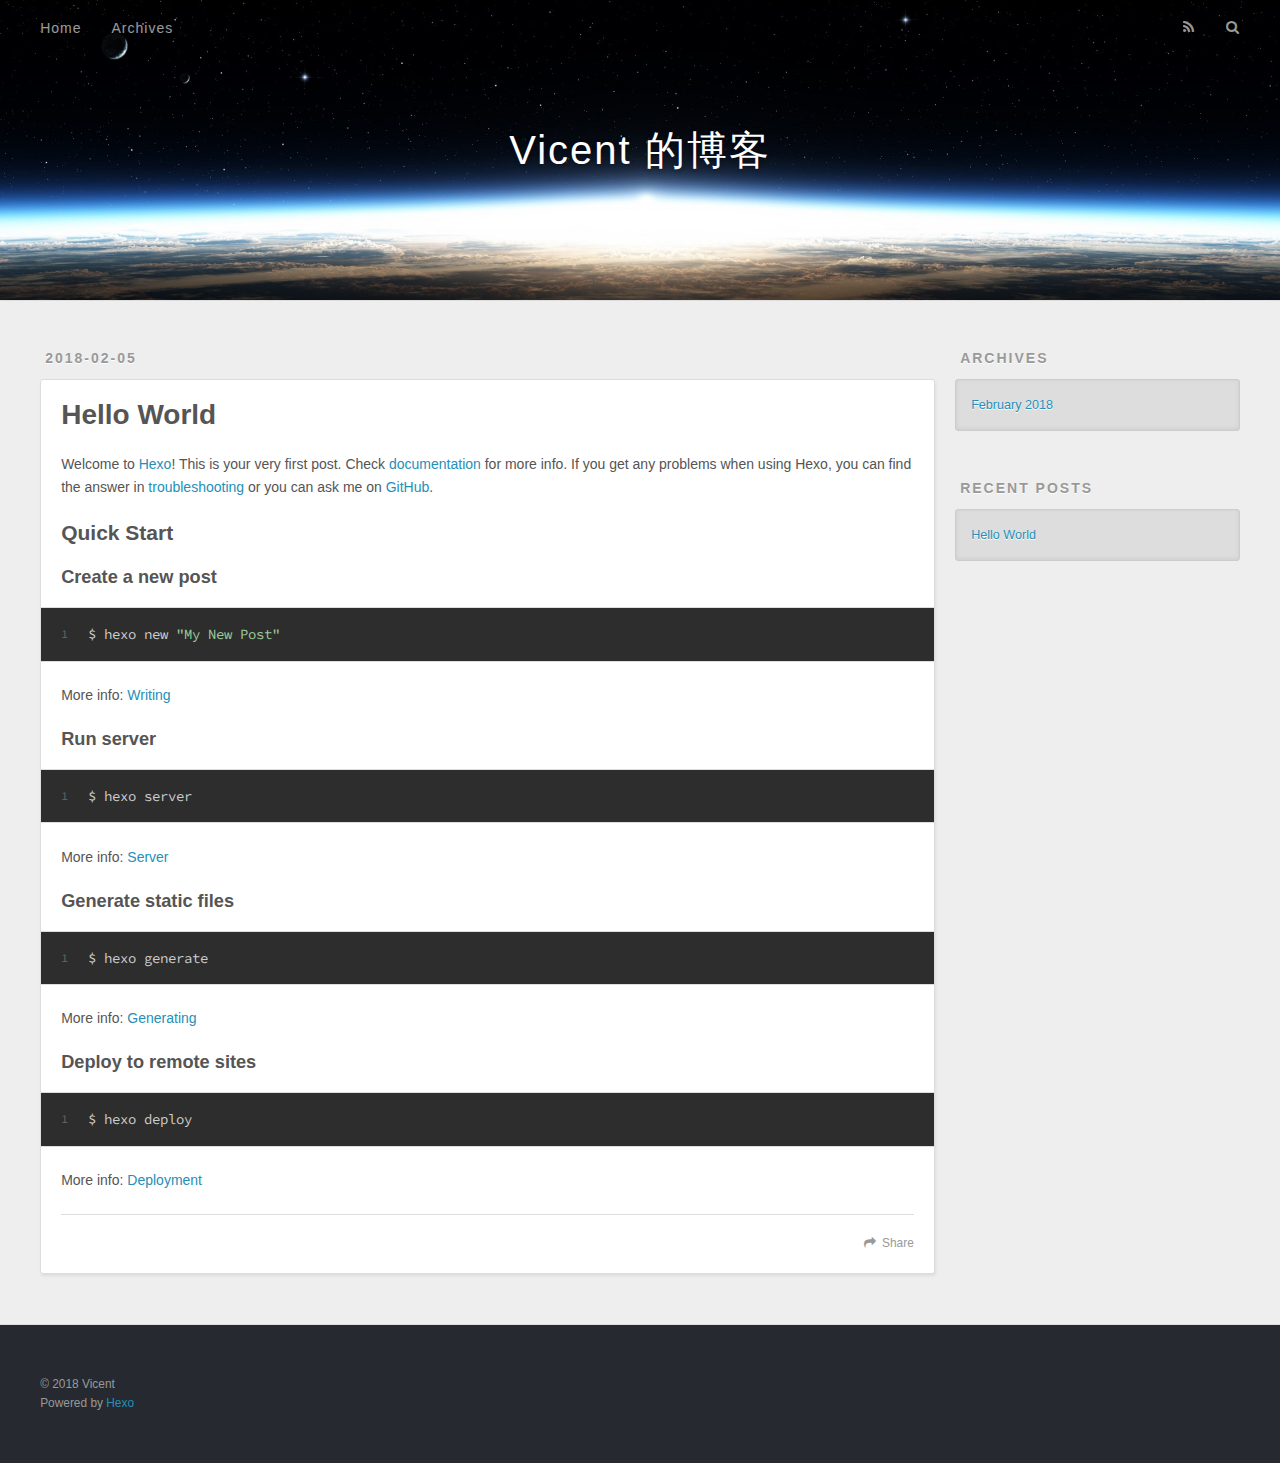
==== index.html @ e8bf387b "Site updated: 2018-02-05 17:03:22" ====
<!DOCTYPE html>
<html>
<head>
  <meta charset="utf-8">
  

  
  <title>Vicent 的博客</title>
  <meta name="viewport" content="width=device-width, initial-scale=1, maximum-scale=1">
  <meta property="og:type" content="website">
<meta property="og:title" content="Vicent 的博客">
<meta property="og:url" content="http://yoursite.com/index.html">
<meta property="og:site_name" content="Vicent 的博客">
<meta name="twitter:card" content="summary">
<meta name="twitter:title" content="Vicent 的博客">
  
    <link rel="alternate" href="/atom.xml" title="Vicent 的博客" type="application/atom+xml">
  
  
    <link rel="icon" href="/favicon.png">
  
  
    <link href="//fonts.googleapis.com/css?family=Source+Code+Pro" rel="stylesheet" type="text/css">
  
  <link rel="stylesheet" href="/css/style.css">
</head>

<body>
  <div id="container">
    <div id="wrap">
      <header id="header">
  <div id="banner"></div>
  <div id="header-outer" class="outer">
    <div id="header-title" class="inner">
      <h1 id="logo-wrap">
        <a href="/" id="logo">Vicent 的博客</a>
      </h1>
      
    </div>
    <div id="header-inner" class="inner">
      <nav id="main-nav">
        <a id="main-nav-toggle" class="nav-icon"></a>
        
          <a class="main-nav-link" href="/">Home</a>
        
          <a class="main-nav-link" href="/archives">Archives</a>
        
      </nav>
      <nav id="sub-nav">
        
          <a id="nav-rss-link" class="nav-icon" href="/atom.xml" title="RSS Feed"></a>
        
        <a id="nav-search-btn" class="nav-icon" title="Search"></a>
      </nav>
      <div id="search-form-wrap">
        <form action="//google.com/search" method="get" accept-charset="UTF-8" class="search-form"><input type="search" name="q" class="search-form-input" placeholder="Search"><button type="submit" class="search-form-submit">&#xF002;</button><input type="hidden" name="sitesearch" value="http://yoursite.com"></form>
      </div>
    </div>
  </div>
</header>
      <div class="outer">
        <section id="main">
  
    <article id="post-hello-world" class="article article-type-post" itemscope itemprop="blogPost">
  <div class="article-meta">
    <a href="/2018/02/05/hello-world/" class="article-date">
  <time datetime="2018-02-05T08:08:08.349Z" itemprop="datePublished">2018-02-05</time>
</a>
    
  </div>
  <div class="article-inner">
    
    
      <header class="article-header">
        
  
    <h1 itemprop="name">
      <a class="article-title" href="/2018/02/05/hello-world/">Hello World</a>
    </h1>
  

      </header>
    
    <div class="article-entry" itemprop="articleBody">
      
        <p>Welcome to <a href="https://hexo.io/" target="_blank" rel="noopener">Hexo</a>! This is your very first post. Check <a href="https://hexo.io/docs/" target="_blank" rel="noopener">documentation</a> for more info. If you get any problems when using Hexo, you can find the answer in <a href="https://hexo.io/docs/troubleshooting.html" target="_blank" rel="noopener">troubleshooting</a> or you can ask me on <a href="https://github.com/hexojs/hexo/issues" target="_blank" rel="noopener">GitHub</a>.</p>
<h2 id="Quick-Start"><a href="#Quick-Start" class="headerlink" title="Quick Start"></a>Quick Start</h2><h3 id="Create-a-new-post"><a href="#Create-a-new-post" class="headerlink" title="Create a new post"></a>Create a new post</h3><figure class="highlight bash"><table><tr><td class="gutter"><pre><span class="line">1</span><br></pre></td><td class="code"><pre><span class="line">$ hexo new <span class="string">"My New Post"</span></span><br></pre></td></tr></table></figure>
<p>More info: <a href="https://hexo.io/docs/writing.html" target="_blank" rel="noopener">Writing</a></p>
<h3 id="Run-server"><a href="#Run-server" class="headerlink" title="Run server"></a>Run server</h3><figure class="highlight bash"><table><tr><td class="gutter"><pre><span class="line">1</span><br></pre></td><td class="code"><pre><span class="line">$ hexo server</span><br></pre></td></tr></table></figure>
<p>More info: <a href="https://hexo.io/docs/server.html" target="_blank" rel="noopener">Server</a></p>
<h3 id="Generate-static-files"><a href="#Generate-static-files" class="headerlink" title="Generate static files"></a>Generate static files</h3><figure class="highlight bash"><table><tr><td class="gutter"><pre><span class="line">1</span><br></pre></td><td class="code"><pre><span class="line">$ hexo generate</span><br></pre></td></tr></table></figure>
<p>More info: <a href="https://hexo.io/docs/generating.html" target="_blank" rel="noopener">Generating</a></p>
<h3 id="Deploy-to-remote-sites"><a href="#Deploy-to-remote-sites" class="headerlink" title="Deploy to remote sites"></a>Deploy to remote sites</h3><figure class="highlight bash"><table><tr><td class="gutter"><pre><span class="line">1</span><br></pre></td><td class="code"><pre><span class="line">$ hexo deploy</span><br></pre></td></tr></table></figure>
<p>More info: <a href="https://hexo.io/docs/deployment.html" target="_blank" rel="noopener">Deployment</a></p>

      
    </div>
    <footer class="article-footer">
      <a data-url="http://yoursite.com/2018/02/05/hello-world/" data-id="cjd9zo29c0000o4ucsym0inbb" class="article-share-link">Share</a>
      
      
    </footer>
  </div>
  
</article>


  


</section>
        
          <aside id="sidebar">
  
    

  
    

  
    
  
    
  <div class="widget-wrap">
    <h3 class="widget-title">Archives</h3>
    <div class="widget">
      <ul class="archive-list"><li class="archive-list-item"><a class="archive-list-link" href="/archives/2018/02/">February 2018</a></li></ul>
    </div>
  </div>


  
    
  <div class="widget-wrap">
    <h3 class="widget-title">Recent Posts</h3>
    <div class="widget">
      <ul>
        
          <li>
            <a href="/2018/02/05/hello-world/">Hello World</a>
          </li>
        
      </ul>
    </div>
  </div>

  
</aside>
        
      </div>
      <footer id="footer">
  
  <div class="outer">
    <div id="footer-info" class="inner">
      &copy; 2018 Vicent<br>
      Powered by <a href="http://hexo.io/" target="_blank">Hexo</a>
    </div>
  </div>
</footer>
    </div>
    <nav id="mobile-nav">
  
    <a href="/" class="mobile-nav-link">Home</a>
  
    <a href="/archives" class="mobile-nav-link">Archives</a>
  
</nav>
    

<script src="//ajax.googleapis.com/ajax/libs/jquery/2.0.3/jquery.min.js"></script>


  <link rel="stylesheet" href="/fancybox/jquery.fancybox.css">
  <script src="/fancybox/jquery.fancybox.pack.js"></script>


<script src="/js/script.js"></script>



  </div>
</body>
</html>
---- css/style.css ----
body {
  width: 100%;
}
body:before,
body:after {
  content: "";
  display: table;
}
body:after {
  clear: both;
}
html,
body,
div,
span,
applet,
object,
iframe,
h1,
h2,
h3,
h4,
h5,
h6,
p,
blockquote,
pre,
a,
abbr,
acronym,
address,
big,
cite,
code,
del,
dfn,
em,
img,
ins,
kbd,
q,
s,
samp,
small,
strike,
strong,
sub,
sup,
tt,
var,
dl,
dt,
dd,
ol,
ul,
li,
fieldset,
form,
label,
legend,
table,
caption,
tbody,
tfoot,
thead,
tr,
th,
td {
  margin: 0;
  padding: 0;
  border: 0;
  outline: 0;
  font-weight: inherit;
  font-style: inherit;
  font-family: inherit;
  font-size: 100%;
  vertical-align: baseline;
}
body {
  line-height: 1;
  color: #000;
  background: #fff;
}
ol,
ul {
  list-style: none;
}
table {
  border-collapse: separate;
  border-spacing: 0;
  vertical-align: middle;
}
caption,
th,
td {
  text-align: left;
  font-weight: normal;
  vertical-align: middle;
}
a img {
  border: none;
}
input,
button {
  margin: 0;
  padding: 0;
}
input::-moz-focus-inner,
button::-moz-focus-inner {
  border: 0;
  padding: 0;
}
@font-face {
  font-family: FontAwesome;
  font-style: normal;
  font-weight: normal;
  src: url("fonts/fontawesome-webfont.eot?v=#4.0.3");
  src: url("fonts/fontawesome-webfont.eot?#iefix&v=#4.0.3") format("embedded-opentype"), url("fonts/fontawesome-webfont.woff?v=#4.0.3") format("woff"), url("fonts/fontawesome-webfont.ttf?v=#4.0.3") format("truetype"), url("fonts/fontawesome-webfont.svg#fontawesomeregular?v=#4.0.3") format("svg");
}
html,
body,
#container {
  height: 100%;
}
body {
  background: #eee;
  font: 14px -apple-system, BlinkMacSystemFont, "Segoe UI", "Roboto", "Oxygen", "Ubuntu", "Cantarell", "Fira Sans", "Droid Sans", "Helvetica Neue", sans-serif;
  -webkit-text-size-adjust: 100%;
}
.outer {
  max-width: 1220px;
  margin: 0 auto;
  padding: 0 20px;
}
.outer:before,
.outer:after {
  content: "";
  display: table;
}
.outer:after {
  clear: both;
}
.inner {
  display: inline;
  float: left;
  width: 98.33333333333333%;
  margin: 0 0.833333333333333%;
}
.left,
.alignleft {
  float: left;
}
.right,
.alignright {
  float: right;
}
.clear {
  clear: both;
}
#container {
  position: relative;
}
.mobile-nav-on {
  overflow: hidden;
}
#wrap {
  height: 100%;
  width: 100%;
  position: absolute;
  top: 0;
  left: 0;
  -webkit-transition: 0.2s ease-out;
  -moz-transition: 0.2s ease-out;
  -ms-transition: 0.2s ease-out;
  transition: 0.2s ease-out;
  z-index: 1;
  background: #eee;
}
.mobile-nav-on #wrap {
  left: 280px;
}
@media screen and (min-width: 768px) {
  #main {
    display: inline;
    float: left;
    width: 73.33333333333333%;
    margin: 0 0.833333333333333%;
  }
}
.article-date,
.article-category-link,
.archive-year,
.widget-title {
  text-decoration: none;
  text-transform: uppercase;
  letter-spacing: 2px;
  color: #999;
  margin-bottom: 1em;
  margin-left: 5px;
  line-height: 1em;
  text-shadow: 0 1px #fff;
  font-weight: bold;
}
.article-inner,
.archive-article-inner {
  background: #fff;
  -webkit-box-shadow: 1px 2px 3px #ddd;
  box-shadow: 1px 2px 3px #ddd;
  border: 1px solid #ddd;
  border-radius: 3px;
}
.article-entry h1,
.widget h1 {
  font-size: 2em;
}
.article-entry h2,
.widget h2 {
  font-size: 1.5em;
}
.article-entry h3,
.widget h3 {
  font-size: 1.3em;
}
.article-entry h4,
.widget h4 {
  font-size: 1.2em;
}
.article-entry h5,
.widget h5 {
  font-size: 1em;
}
.article-entry h6,
.widget h6 {
  font-size: 1em;
  color: #999;
}
.article-entry hr,
.widget hr {
  border: 1px dashed #ddd;
}
.article-entry strong,
.widget strong {
  font-weight: bold;
}
.article-entry em,
.widget em,
.article-entry cite,
.widget cite {
  font-style: italic;
}
.article-entry sup,
.widget sup,
.article-entry sub,
.widget sub {
  font-size: 0.75em;
  line-height: 0;
  position: relative;
  vertical-align: baseline;
}
.article-entry sup,
.widget sup {
  top: -0.5em;
}
.article-entry sub,
.widget sub {
  bottom: -0.2em;
}
.article-entry small,
.widget small {
  font-size: 0.85em;
}
.article-entry acronym,
.widget acronym,
.article-entry abbr,
.widget abbr {
  border-bottom: 1px dotted;
}
.article-entry ul,
.widget ul,
.article-entry ol,
.widget ol,
.article-entry dl,
.widget dl {
  margin: 0 20px;
  line-height: 1.6em;
}
.article-entry ul ul,
.widget ul ul,
.article-entry ol ul,
.widget ol ul,
.article-entry ul ol,
.widget ul ol,
.article-entry ol ol,
.widget ol ol {
  margin-top: 0;
  margin-bottom: 0;
}
.article-entry ul,
.widget ul {
  list-style: disc;
}
.article-entry ol,
.widget ol {
  list-style: decimal;
}
.article-entry dt,
.widget dt {
  font-weight: bold;
}
#header {
  height: 300px;
  position: relative;
  border-bottom: 1px solid #ddd;
}
#header:before,
#header:after {
  content: "";
  position: absolute;
  left: 0;
  right: 0;
  height: 40px;
}
#header:before {
  top: 0;
  background: -webkit-linear-gradient(rgba(0,0,0,0.2), transparent);
  background: -moz-linear-gradient(rgba(0,0,0,0.2), transparent);
  background: -ms-linear-gradient(rgba(0,0,0,0.2), transparent);
  background: linear-gradient(rgba(0,0,0,0.2), transparent);
}
#header:after {
  bottom: 0;
  background: -webkit-linear-gradient(transparent, rgba(0,0,0,0.2));
  background: -moz-linear-gradient(transparent, rgba(0,0,0,0.2));
  background: -ms-linear-gradient(transparent, rgba(0,0,0,0.2));
  background: linear-gradient(transparent, rgba(0,0,0,0.2));
}
#header-outer {
  height: 100%;
  position: relative;
}
#header-inner {
  position: relative;
  overflow: hidden;
}
#banner {
  position: absolute;
  top: 0;
  left: 0;
  width: 100%;
  height: 100%;
  background: url("images/banner.jpg") center #000;
  -webkit-background-size: cover;
  -moz-background-size: cover;
  background-size: cover;
  z-index: -1;
}
#header-title {
  text-align: center;
  height: 40px;
  position: absolute;
  top: 50%;
  left: 0;
  margin-top: -20px;
}
#logo,
#subtitle {
  text-decoration: none;
  color: #fff;
  font-weight: 300;
  text-shadow: 0 1px 4px rgba(0,0,0,0.3);
}
#logo {
  font-size: 40px;
  line-height: 40px;
  letter-spacing: 2px;
}
#subtitle {
  font-size: 16px;
  line-height: 16px;
  letter-spacing: 1px;
}
#subtitle-wrap {
  margin-top: 16px;
}
#main-nav {
  float: left;
  margin-left: -15px;
}
.nav-icon,
.main-nav-link {
  float: left;
  color: #fff;
  opacity: 0.6;
  text-decoration: none;
  text-shadow: 0 1px rgba(0,0,0,0.2);
  -webkit-transition: opacity 0.2s;
  -moz-transition: opacity 0.2s;
  -ms-transition: opacity 0.2s;
  transition: opacity 0.2s;
  display: block;
  padding: 20px 15px;
}
.nav-icon:hover,
.main-nav-link:hover {
  opacity: 1;
}
.nav-icon {
  font-family: FontAwesome;
  text-align: center;
  font-size: 14px;
  width: 14px;
  height: 14px;
  padding: 20px 15px;
  position: relative;
  cursor: pointer;
}
.main-nav-link {
  font-weight: 300;
  letter-spacing: 1px;
}
@media screen and (max-width: 479px) {
  .main-nav-link {
    display: none;
  }
}
#main-nav-toggle {
  display: none;
}
#main-nav-toggle:before {
  content: "\f0c9";
}
@media screen and (max-width: 479px) {
  #main-nav-toggle {
    display: block;
  }
}
#sub-nav {
  float: right;
  margin-right: -15px;
}
#nav-rss-link:before {
  content: "\f09e";
}
#nav-search-btn:before {
  content: "\f002";
}
#search-form-wrap {
  position: absolute;
  top: 15px;
  width: 150px;
  height: 30px;
  right: -150px;
  opacity: 0;
  -webkit-transition: 0.2s ease-out;
  -moz-transition: 0.2s ease-out;
  -ms-transition: 0.2s ease-out;
  transition: 0.2s ease-out;
}
#search-form-wrap.on {
  opacity: 1;
  right: 0;
}
@media screen and (max-width: 479px) {
  #search-form-wrap {
    width: 100%;
    right: -100%;
  }
}
.search-form {
  position: absolute;
  top: 0;
  left: 0;
  right: 0;
  background: #fff;
  padding: 5px 15px;
  border-radius: 15px;
  -webkit-box-shadow: 0 0 10px rgba(0,0,0,0.3);
  box-shadow: 0 0 10px rgba(0,0,0,0.3);
}
.search-form-input {
  border: none;
  background: none;
  color: #555;
  width: 100%;
  font: 13px -apple-system, BlinkMacSystemFont, "Segoe UI", "Roboto", "Oxygen", "Ubuntu", "Cantarell", "Fira Sans", "Droid Sans", "Helvetica Neue", sans-serif;
  outline: none;
}
.search-form-input::-webkit-search-results-decoration,
.search-form-input::-webkit-search-cancel-button {
  -webkit-appearance: none;
}
.search-form-submit {
  position: absolute;
  top: 50%;
  right: 10px;
  margin-top: -7px;
  font: 13px FontAwesome;
  border: none;
  background: none;
  color: #bbb;
  cursor: pointer;
}
.search-form-submit:hover,
.search-form-submit:focus {
  color: #777;
}
.article {
  margin: 50px 0;
}
.article-inner {
  overflow: hidden;
}
.article-meta:before,
.article-meta:after {
  content: "";
  display: table;
}
.article-meta:after {
  clear: both;
}
.article-date {
  float: left;
}
.article-category {
  float: left;
  line-height: 1em;
  color: #ccc;
  text-shadow: 0 1px #fff;
  margin-left: 8px;
}
.article-category:before {
  content: "\2022";
}
.article-category-link {
  margin: 0 12px 1em;
}
.article-header {
  padding: 20px 20px 0;
}
.article-title {
  text-decoration: none;
  font-size: 2em;
  font-weight: bold;
  color: #555;
  line-height: 1.1em;
  -webkit-transition: color 0.2s;
  -moz-transition: color 0.2s;
  -ms-transition: color 0.2s;
  transition: color 0.2s;
}
a.article-title:hover {
  color: #258fb8;
}
.article-entry {
  color: #555;
  padding: 0 20px;
}
.article-entry:before,
.article-entry:after {
  content: "";
  display: table;
}
.article-entry:after {
  clear: both;
}
.article-entry p,
.article-entry table {
  line-height: 1.6em;
  margin: 1.6em 0;
}
.article-entry h1,
.article-entry h2,
.article-entry h3,
.article-entry h4,
.article-entry h5,
.article-entry h6 {
  font-weight: bold;
}
.article-entry h1,
.article-entry h2,
.article-entry h3,
.article-entry h4,
.article-entry h5,
.article-entry h6 {
  line-height: 1.1em;
  margin: 1.1em 0;
}
.article-entry a {
  color: #258fb8;
  text-decoration: none;
}
.article-entry a:hover {
  text-decoration: underline;
}
.article-entry ul,
.article-entry ol,
.article-entry dl {
  margin-top: 1.6em;
  margin-bottom: 1.6em;
}
.article-entry img,
.article-entry video {
  max-width: 100%;
  height: auto;
  display: block;
  margin: auto;
}
.article-entry iframe {
  border: none;
}
.article-entry table {
  width: 100%;
  border-collapse: collapse;
  border-spacing: 0;
}
.article-entry th {
  font-weight: bold;
  border-bottom: 3px solid #ddd;
  padding-bottom: 0.5em;
}
.article-entry td {
  border-bottom: 1px solid #ddd;
  padding: 10px 0;
}
.article-entry blockquote {
  font-family: Georgia, "Times New Roman", serif;
  font-size: 1.4em;
  margin: 1.6em 20px;
  text-align: center;
}
.article-entry blockquote footer {
  font-size: 14px;
  margin: 1.6em 0;
  font-family: -apple-system, BlinkMacSystemFont, "Segoe UI", "Roboto", "Oxygen", "Ubuntu", "Cantarell", "Fira Sans", "Droid Sans", "Helvetica Neue", sans-serif;
}
.article-entry blockquote footer cite:before {
  content: "—";
  padding: 0 0.5em;
}
.article-entry .pullquote {
  text-align: left;
  width: 45%;
  margin: 0;
}
.article-entry .pullquote.left {
  margin-left: 0.5em;
  margin-right: 1em;
}
.article-entry .pullquote.right {
  margin-right: 0.5em;
  margin-left: 1em;
}
.article-entry .caption {
  color: #999;
  display: block;
  font-size: 0.9em;
  margin-top: 0.5em;
  position: relative;
  text-align: center;
}
.article-entry .video-container {
  position: relative;
  padding-top: 56.25%;
  height: 0;
  overflow: hidden;
}
.article-entry .video-container iframe,
.article-entry .video-container object,
.article-entry .video-container embed {
  position: absolute;
  top: 0;
  left: 0;
  width: 100%;
  height: 100%;
  margin-top: 0;
}
.article-more-link a {
  display: inline-block;
  line-height: 1em;
  padding: 6px 15px;
  border-radius: 15px;
  background: #eee;
  color: #999;
  text-shadow: 0 1px #fff;
  text-decoration: none;
}
.article-more-link a:hover {
  background: #258fb8;
  color: #fff;
  text-decoration: none;
  text-shadow: 0 1px #1e7293;
}
.article-footer {
  font-size: 0.85em;
  line-height: 1.6em;
  border-top: 1px solid #ddd;
  padding-top: 1.6em;
  margin: 0 20px 20px;
}
.article-footer:before,
.article-footer:after {
  content: "";
  display: table;
}
.article-footer:after {
  clear: both;
}
.article-footer a {
  color: #999;
  text-decoration: none;
}
.article-footer a:hover {
  color: #555;
}
.article-tag-list-item {
  float: left;
  margin-right: 10px;
}
.article-tag-list-link:before {
  content: "#";
}
.article-comment-link {
  float: right;
}
.article-comment-link:before {
  content: "\f075";
  font-family: FontAwesome;
  padding-right: 8px;
}
.article-share-link {
  cursor: pointer;
  float: right;
  margin-left: 20px;
}
.article-share-link:before {
  content: "\f064";
  font-family: FontAwesome;
  padding-right: 6px;
}
#article-nav {
  position: relative;
}
#article-nav:before,
#article-nav:after {
  content: "";
  display: table;
}
#article-nav:after {
  clear: both;
}
@media screen and (min-width: 768px) {
  #article-nav {
    margin: 50px 0;
  }
  #article-nav:before {
    width: 8px;
    height: 8px;
    position: absolute;
    top: 50%;
    left: 50%;
    margin-top: -4px;
    margin-left: -4px;
    content: "";
    border-radius: 50%;
    background: #ddd;
    -webkit-box-shadow: 0 1px 2px #fff;
    box-shadow: 0 1px 2px #fff;
  }
}
.article-nav-link-wrap {
  text-decoration: none;
  text-shadow: 0 1px #fff;
  color: #999;
  -webkit-box-sizing: border-box;
  -moz-box-sizing: border-box;
  box-sizing: border-box;
  margin-top: 50px;
  text-align: center;
  display: block;
}
.article-nav-link-wrap:hover {
  color: #555;
}
@media screen and (min-width: 768px) {
  .article-nav-link-wrap {
    width: 50%;
    margin-top: 0;
  }
}
@media screen and (min-width: 768px) {
  #article-nav-newer {
    float: left;
    text-align: right;
    padding-right: 20px;
  }
}
@media screen and (min-width: 768px) {
  #article-nav-older {
    float: right;
    text-align: left;
    padding-left: 20px;
  }
}
.article-nav-caption {
  text-transform: uppercase;
  letter-spacing: 2px;
  color: #ddd;
  line-height: 1em;
  font-weight: bold;
}
#article-nav-newer .article-nav-caption {
  margin-right: -2px;
}
.article-nav-title {
  font-size: 0.85em;
  line-height: 1.6em;
  margin-top: 0.5em;
}
.article-share-box {
  position: absolute;
  display: none;
  background: #fff;
  -webkit-box-shadow: 1px 2px 10px rgba(0,0,0,0.2);
  box-shadow: 1px 2px 10px rgba(0,0,0,0.2);
  border-radius: 3px;
  margin-left: -145px;
  overflow: hidden;
  z-index: 1;
}
.article-share-box.on {
  display: block;
}
.article-share-input {
  width: 100%;
  background: none;
  -webkit-box-sizing: border-box;
  -moz-box-sizing: border-box;
  box-sizing: border-box;
  font: 14px -apple-system, BlinkMacSystemFont, "Segoe UI", "Roboto", "Oxygen", "Ubuntu", "Cantarell", "Fira Sans", "Droid Sans", "Helvetica Neue", sans-serif;
  padding: 0 15px;
  color: #555;
  outline: none;
  border: 1px solid #ddd;
  border-radius: 3px 3px 0 0;
  height: 36px;
  line-height: 36px;
}
.article-share-links {
  background: #eee;
}
.article-share-links:before,
.article-share-links:after {
  content: "";
  display: table;
}
.article-share-links:after {
  clear: both;
}
.article-share-twitter,
.article-share-facebook,
.article-share-pinterest,
.article-share-google {
  width: 50px;
  height: 36px;
  display: block;
  float: left;
  position: relative;
  color: #999;
  text-shadow: 0 1px #fff;
}
.article-share-twitter:before,
.article-share-facebook:before,
.article-share-pinterest:before,
.article-share-google:before {
  font-size: 20px;
  font-family: FontAwesome;
  width: 20px;
  height: 20px;
  position: absolute;
  top: 50%;
  left: 50%;
  margin-top: -10px;
  margin-left: -10px;
  text-align: center;
}
.article-share-twitter:hover,
.article-share-facebook:hover,
.article-share-pinterest:hover,
.article-share-google:hover {
  color: #fff;
}
.article-share-twitter:before {
  content: "\f099";
}
.article-share-twitter:hover {
  background: #00aced;
  text-shadow: 0 1px #008abe;
}
.article-share-facebook:before {
  content: "\f09a";
}
.article-share-facebook:hover {
  background: #3b5998;
  text-shadow: 0 1px #2f477a;
}
.article-share-pinterest:before {
  content: "\f0d2";
}
.article-share-pinterest:hover {
  background: #cb2027;
  text-shadow: 0 1px #a21a1f;
}
.article-share-google:before {
  content: "\f0d5";
}
.article-share-google:hover {
  background: #dd4b39;
  text-shadow: 0 1px #be3221;
}
.article-gallery {
  background: #000;
  position: relative;
}
.article-gallery-photos {
  position: relative;
  overflow: hidden;
}
.article-gallery-img {
  display: none;
  max-width: 100%;
}
.article-gallery-img:first-child {
  display: block;
}
.article-gallery-img.loaded {
  position: absolute;
  display: block;
}
.article-gallery-img img {
  display: block;
  max-width: 100%;
  margin: 0 auto;
}
#comments {
  background: #fff;
  -webkit-box-shadow: 1px 2px 3px #ddd;
  box-shadow: 1px 2px 3px #ddd;
  padding: 20px;
  border: 1px solid #ddd;
  border-radius: 3px;
  margin: 50px 0;
}
#comments a {
  color: #258fb8;
}
.archives-wrap {
  margin: 50px 0;
}
.archives:before,
.archives:after {
  content: "";
  display: table;
}
.archives:after {
  clear: both;
}
.archive-year-wrap {
  margin-bottom: 1em;
}
.archives {
  -webkit-column-gap: 10px;
  -moz-column-gap: 10px;
  column-gap: 10px;
}
@media screen and (min-width: 480px) and (max-width: 767px) {
  .archives {
    -webkit-column-count: 2;
    -moz-column-count: 2;
    column-count: 2;
  }
}
@media screen and (min-width: 768px) {
  .archives {
    -webkit-column-count: 3;
    -moz-column-count: 3;
    column-count: 3;
  }
}
.archive-article {
  -webkit-column-break-inside: avoid;
  page-break-inside: avoid;
  overflow: hidden;
  break-inside: avoid-column;
}
.archive-article-inner {
  padding: 10px;
  margin-bottom: 15px;
}
.archive-article-title {
  text-decoration: none;
  font-weight: bold;
  color: #555;
  -webkit-transition: color 0.2s;
  -moz-transition: color 0.2s;
  -ms-transition: color 0.2s;
  transition: color 0.2s;
  line-height: 1.6em;
}
.archive-article-title:hover {
  color: #258fb8;
}
.archive-article-footer {
  margin-top: 1em;
}
.archive-article-date {
  color: #999;
  text-decoration: none;
  font-size: 0.85em;
  line-height: 1em;
  margin-bottom: 0.5em;
  display: block;
}
#page-nav {
  margin: 50px auto;
  background: #fff;
  -webkit-box-shadow: 1px 2px 3px #ddd;
  box-shadow: 1px 2px 3px #ddd;
  border: 1px solid #ddd;
  border-radius: 3px;
  text-align: center;
  color: #999;
  overflow: hidden;
}
#page-nav:before,
#page-nav:after {
  content: "";
  display: table;
}
#page-nav:after {
  clear: both;
}
#page-nav a,
#page-nav span {
  padding: 10px 20px;
  line-height: 1;
  height: 2ex;
}
#page-nav a {
  color: #999;
  text-decoration: none;
}
#page-nav a:hover {
  background: #999;
  color: #fff;
}
#page-nav .prev {
  float: left;
}
#page-nav .next {
  float: right;
}
#page-nav .page-number {
  display: inline-block;
}
@media screen and (max-width: 479px) {
  #page-nav .page-number {
    display: none;
  }
}
#page-nav .current {
  color: #555;
  font-weight: bold;
}
#page-nav .space {
  color: #ddd;
}
#footer {
  background: #262a30;
  padding: 50px 0;
  border-top: 1px solid #ddd;
  color: #999;
}
#footer a {
  color: #258fb8;
  text-decoration: none;
}
#footer a:hover {
  text-decoration: underline;
}
#footer-info {
  line-height: 1.6em;
  font-size: 0.85em;
}
.article-entry pre,
.article-entry .highlight {
  background: #2d2d2d;
  margin: 0 -20px;
  padding: 15px 20px;
  border-style: solid;
  border-color: #ddd;
  border-width: 1px 0;
  overflow: auto;
  color: #ccc;
  line-height: 22.400000000000002px;
}
.article-entry .highlight .gutter pre,
.article-entry .gist .gist-file .gist-data .line-numbers {
  color: #666;
  font-size: 0.85em;
}
.article-entry pre,
.article-entry code {
  font-family: "Source Code Pro", Consolas, Monaco, Menlo, Consolas, monospace;
}
.article-entry code {
  background: #eee;
  text-shadow: 0 1px #fff;
  padding: 0 0.3em;
}
.article-entry pre code {
  background: none;
  text-shadow: none;
  padding: 0;
}
.article-entry .highlight pre {
  border: none;
  margin: 0;
  padding: 0;
}
.article-entry .highlight table {
  margin: 0;
  width: auto;
}
.article-entry .highlight td {
  border: none;
  padding: 0;
}
.article-entry .highlight figcaption {
  font-size: 0.85em;
  color: #999;
  line-height: 1em;
  margin-bottom: 1em;
}
.article-entry .highlight figcaption:before,
.article-entry .highlight figcaption:after {
  content: "";
  display: table;
}
.article-entry .highlight figcaption:after {
  clear: both;
}
.article-entry .highlight figcaption a {
  float: right;
}
.article-entry .highlight .gutter pre {
  text-align: right;
  padding-right: 20px;
}
.article-entry .highlight .line {
  height: 22.400000000000002px;
}
.article-entry .highlight .line.marked {
  background: #515151;
}
.article-entry .gist {
  margin: 0 -20px;
  border-style: solid;
  border-color: #ddd;
  border-width: 1px 0;
  background: #2d2d2d;
  padding: 15px 20px 15px 0;
}
.article-entry .gist .gist-file {
  border: none;
  font-family: "Source Code Pro", Consolas, Monaco, Menlo, Consolas, monospace;
  margin: 0;
}
.article-entry .gist .gist-file .gist-data {
  background: none;
  border: none;
}
.article-entry .gist .gist-file .gist-data .line-numbers {
  background: none;
  border: none;
  padding: 0 20px 0 0;
}
.article-entry .gist .gist-file .gist-data .line-data {
  padding: 0 !important;
}
.article-entry .gist .gist-file .highlight {
  margin: 0;
  padding: 0;
  border: none;
}
.article-entry .gist .gist-file .gist-meta {
  background: #2d2d2d;
  color: #999;
  font: 0.85em -apple-system, BlinkMacSystemFont, "Segoe UI", "Roboto", "Oxygen", "Ubuntu", "Cantarell", "Fira Sans", "Droid Sans", "Helvetica Neue", sans-serif;
  text-shadow: 0 0;
  padding: 0;
  margin-top: 1em;
  margin-left: 20px;
}
.article-entry .gist .gist-file .gist-meta a {
  color: #258fb8;
  font-weight: normal;
}
.article-entry .gist .gist-file .gist-meta a:hover {
  text-decoration: underline;
}
pre .comment,
pre .title {
  color: #999;
}
pre .variable,
pre .attribute,
pre .tag,
pre .regexp,
pre .ruby .constant,
pre .xml .tag .title,
pre .xml .pi,
pre .xml .doctype,
pre .html .doctype,
pre .css .id,
pre .css .class,
pre .css .pseudo {
  color: #f2777a;
}
pre .number,
pre .preprocessor,
pre .built_in,
pre .literal,
pre .params,
pre .constant {
  color: #f99157;
}
pre .class,
pre .ruby .class .title,
pre .css .rules .attribute {
  color: #9c9;
}
pre .string,
pre .value,
pre .inheritance,
pre .header,
pre .ruby .symbol,
pre .xml .cdata {
  color: #9c9;
}
pre .css .hexcolor {
  color: #6cc;
}
pre .function,
pre .python .decorator,
pre .python .title,
pre .ruby .function .title,
pre .ruby .title .keyword,
pre .perl .sub,
pre .javascript .title,
pre .coffeescript .title {
  color: #69c;
}
pre .keyword,
pre .javascript .function {
  color: #c9c;
}
@media screen and (max-width: 479px) {
  #mobile-nav {
    position: absolute;
    top: 0;
    left: 0;
    width: 280px;
    height: 100%;
    background: #191919;
    border-right: 1px solid #fff;
  }
}
@media screen and (max-width: 479px) {
  .mobile-nav-link {
    display: block;
    color: #999;
    text-decoration: none;
    padding: 15px 20px;
    font-weight: bold;
  }
  .mobile-nav-link:hover {
    color: #fff;
  }
}
@media screen and (min-width: 768px) {
  #sidebar {
    display: inline;
    float: left;
    width: 23.333333333333332%;
    margin: 0 0.833333333333333%;
  }
}
.widget-wrap {
  margin: 50px 0;
}
.widget {
  color: #777;
  text-shadow: 0 1px #fff;
  background: #ddd;
  -webkit-box-shadow: 0 -1px 4px #ccc inset;
  box-shadow: 0 -1px 4px #ccc inset;
  border: 1px solid #ccc;
  padding: 15px;
  border-radius: 3px;
}
.widget a {
  color: #258fb8;
  text-decoration: none;
}
.widget a:hover {
  text-decoration: underline;
}
.widget ul ul,
.widget ol ul,
.widget dl ul,
.widget ul ol,
.widget ol ol,
.widget dl ol,
.widget ul dl,
.widget ol dl,
.widget dl dl {
  margin-left: 15px;
  list-style: disc;
}
.widget {
  line-height: 1.6em;
  word-wrap: break-word;
  font-size: 0.9em;
}
.widget ul,
.widget ol {
  list-style: none;
  margin: 0;
}
.widget ul ul,
.widget ol ul,
.widget ul ol,
.widget ol ol {
  margin: 0 20px;
}
.widget ul ul,
.widget ol ul {
  list-style: disc;
}
.widget ul ol,
.widget ol ol {
  list-style: decimal;
}
.category-list-count,
.tag-list-count,
.archive-list-count {
  padding-left: 5px;
  color: #999;
  font-size: 0.85em;
}
.category-list-count:before,
.tag-list-count:before,
.archive-list-count:before {
  content: "(";
}
.category-list-count:after,
.tag-list-count:after,
.archive-list-count:after {
  content: ")";
}
.tagcloud a {
  margin-right: 5px;
  display: inline-block;
}
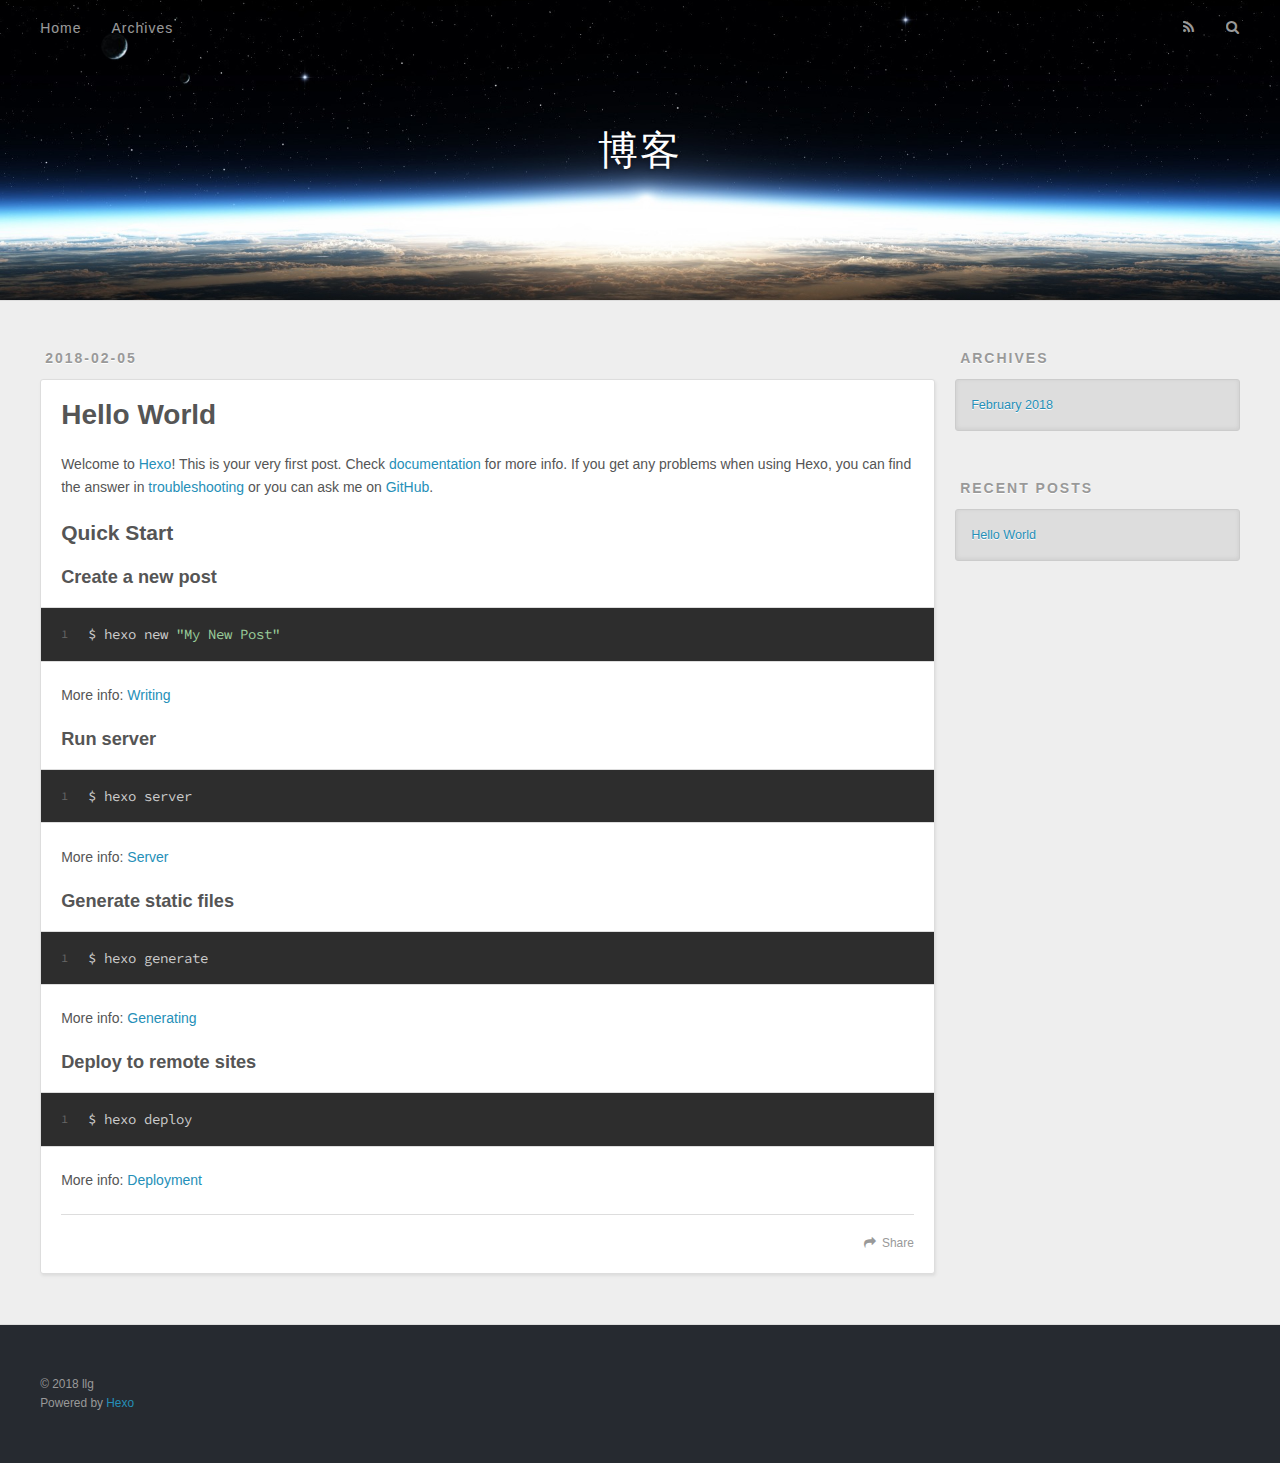
==== commit 8b603731: "Site updated: 2018-02-05 17:19:05" ====
--- a/index.html
+++ b/index.html
@@ -5,16 +5,16 @@
   
 
   
-  <title>Vicent 的博客</title>
+  <title>博客</title>
   <meta name="viewport" content="width=device-width, initial-scale=1, maximum-scale=1">
   <meta property="og:type" content="website">
-<meta property="og:title" content="Vicent 的博客">
+<meta property="og:title" content="博客">
 <meta property="og:url" content="http://yoursite.com/index.html">
-<meta property="og:site_name" content="Vicent 的博客">
+<meta property="og:site_name" content="博客">
 <meta name="twitter:card" content="summary">
-<meta name="twitter:title" content="Vicent 的博客">
+<meta name="twitter:title" content="博客">
   
-    <link rel="alternate" href="/atom.xml" title="Vicent 的博客" type="application/atom+xml">
+    <link rel="alternate" href="/atom.xml" title="博客" type="application/atom+xml">
   
   
     <link rel="icon" href="/favicon.png">
@@ -33,7 +33,7 @@
   <div id="header-outer" class="outer">
     <div id="header-title" class="inner">
       <h1 id="logo-wrap">
-        <a href="/" id="logo">Vicent 的博客</a>
+        <a href="/" id="logo">博客</a>
       </h1>
       
     </div>
@@ -96,7 +96,7 @@
       
     </div>
     <footer class="article-footer">
-      <a data-url="http://yoursite.com/2018/02/05/hello-world/" data-id="cjd9zo29c0000o4ucsym0inbb" class="article-share-link">Share</a>
+      <a data-url="http://yoursite.com/2018/02/05/hello-world/" data-id="cjda08bkn00004kuc57dq4hgd" class="article-share-link">Share</a>
       
       
     </footer>
@@ -152,7 +152,7 @@
   
   <div class="outer">
     <div id="footer-info" class="inner">
-      &copy; 2018 Vicent<br>
+      &copy; 2018 llg<br>
       Powered by <a href="http://hexo.io/" target="_blank">Hexo</a>
     </div>
   </div>
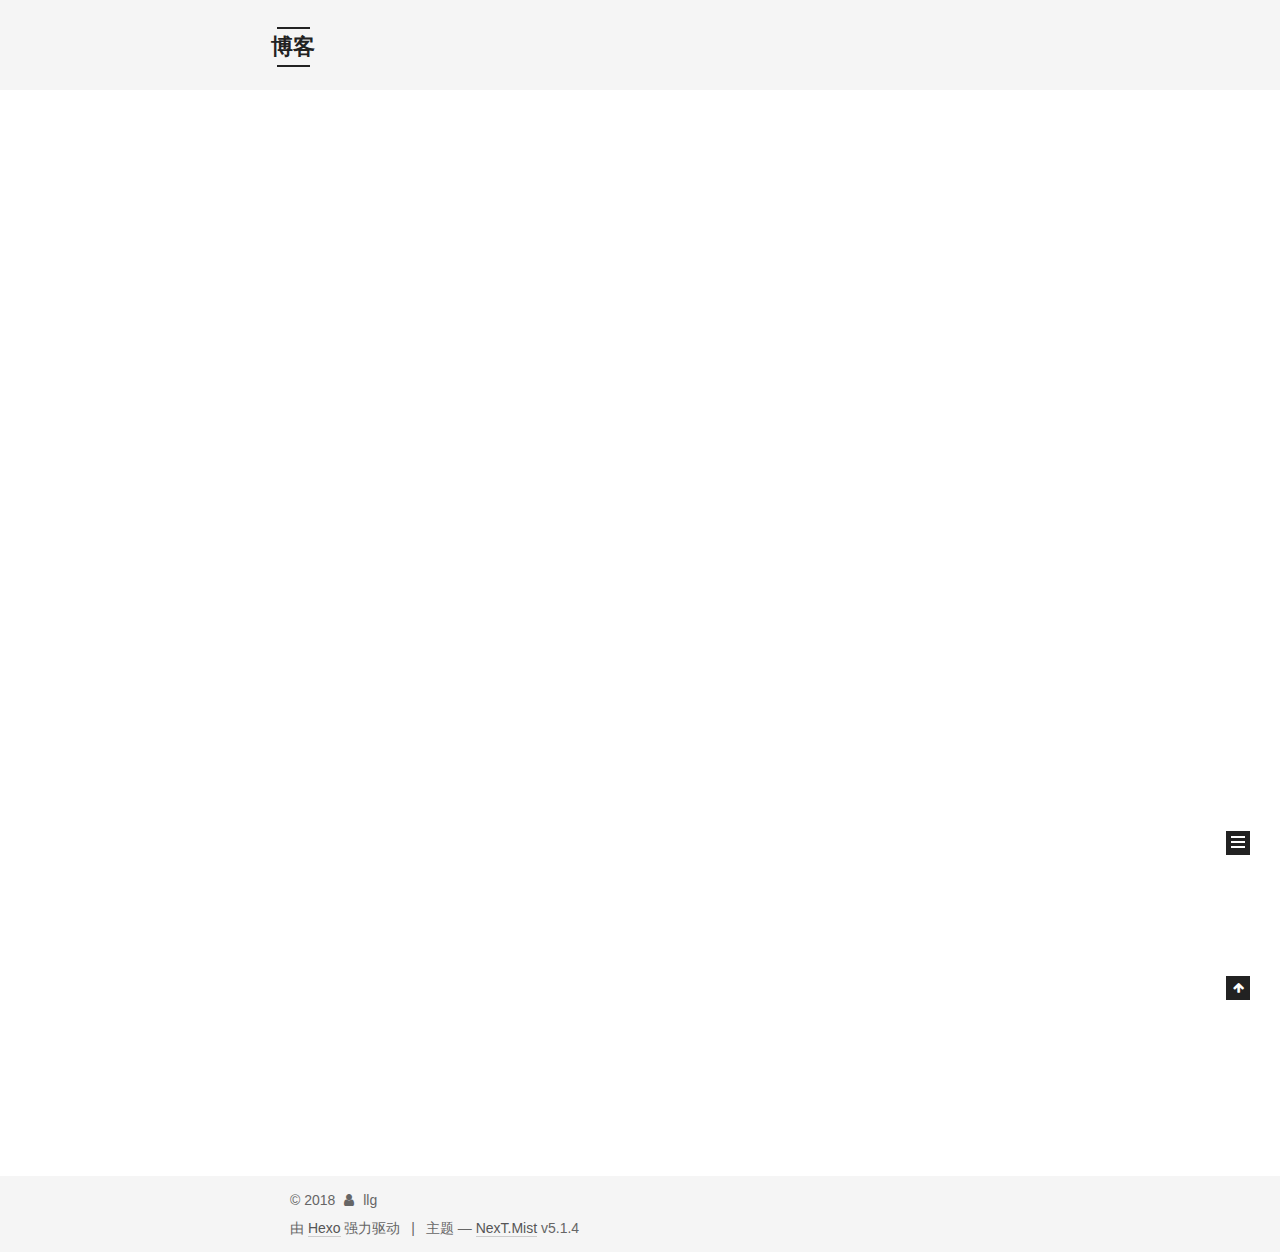
==== commit a1978743: "Site updated: 2018-02-05 18:04:15" ====
--- a/index.html
+++ b/index.html
@@ -1,89 +1,306 @@
 <!DOCTYPE html>
-<html>
+
+
+
+  
+
+
+<html class="theme-next mist use-motion" lang="zh-Hans">
 <head>
-  <meta charset="utf-8">
-  
-
-  
-  <title>博客</title>
-  <meta name="viewport" content="width=device-width, initial-scale=1, maximum-scale=1">
-  <meta property="og:type" content="website">
+  <meta charset="UTF-8"/>
+<meta http-equiv="X-UA-Compatible" content="IE=edge" />
+<meta name="viewport" content="width=device-width, initial-scale=1, maximum-scale=1"/>
+<meta name="theme-color" content="#222">
+
+
+
+
+
+
+
+
+
+<meta http-equiv="Cache-Control" content="no-transform" />
+<meta http-equiv="Cache-Control" content="no-siteapp" />
+
+
+
+
+
+
+
+
+
+
+
+
+
+
+
+
+  
+  
+  <link href="/lib/fancybox/source/jquery.fancybox.css?v=2.1.5" rel="stylesheet" type="text/css" />
+
+
+
+
+
+
+
+<link href="/lib/font-awesome/css/font-awesome.min.css?v=4.6.2" rel="stylesheet" type="text/css" />
+
+<link href="/css/main.css?v=5.1.4" rel="stylesheet" type="text/css" />
+
+
+  <link rel="apple-touch-icon" sizes="180x180" href="/images/apple-touch-icon-next.png?v=5.1.4">
+
+
+  <link rel="icon" type="image/png" sizes="32x32" href="/images/favicon-32x32-next.png?v=5.1.4">
+
+
+  <link rel="icon" type="image/png" sizes="16x16" href="/images/favicon-16x16-next.png?v=5.1.4">
+
+
+  <link rel="mask-icon" href="/images/logo.svg?v=5.1.4" color="#222">
+
+
+
+
+
+  <meta name="keywords" content="Hexo, NexT" />
+
+
+
+
+
+
+
+
+
+
+<meta property="og:type" content="website">
 <meta property="og:title" content="博客">
 <meta property="og:url" content="http://yoursite.com/index.html">
 <meta property="og:site_name" content="博客">
+<meta property="og:locale" content="zh-Hans">
 <meta name="twitter:card" content="summary">
 <meta name="twitter:title" content="博客">
-  
-    <link rel="alternate" href="/atom.xml" title="博客" type="application/atom+xml">
-  
-  
-    <link rel="icon" href="/favicon.png">
-  
-  
-    <link href="//fonts.googleapis.com/css?family=Source+Code+Pro" rel="stylesheet" type="text/css">
-  
-  <link rel="stylesheet" href="/css/style.css">
+
+
+
+<script type="text/javascript" id="hexo.configurations">
+  var NexT = window.NexT || {};
+  var CONFIG = {
+    root: '/',
+    scheme: 'Mist',
+    version: '5.1.4',
+    sidebar: {"position":"left","display":"post","offset":12,"b2t":false,"scrollpercent":false,"onmobile":false},
+    fancybox: true,
+    tabs: true,
+    motion: {"enable":true,"async":false,"transition":{"post_block":"fadeIn","post_header":"slideDownIn","post_body":"slideDownIn","coll_header":"slideLeftIn","sidebar":"slideUpIn"}},
+    duoshuo: {
+      userId: '0',
+      author: '博主'
+    },
+    algolia: {
+      applicationID: '',
+      apiKey: '',
+      indexName: '',
+      hits: {"per_page":10},
+      labels: {"input_placeholder":"Search for Posts","hits_empty":"We didn't find any results for the search: ${query}","hits_stats":"${hits} results found in ${time} ms"}
+    }
+  };
+</script>
+
+
+
+  <link rel="canonical" href="http://yoursite.com/"/>
+
+
+
+
+
+  <title>博客</title>
+  
+
+
+
+
+
+
+
+
 </head>
 
-<body>
-  <div id="container">
-    <div id="wrap">
-      <header id="header">
-  <div id="banner"></div>
-  <div id="header-outer" class="outer">
-    <div id="header-title" class="inner">
-      <h1 id="logo-wrap">
-        <a href="/" id="logo">博客</a>
-      </h1>
-      
+<body itemscope itemtype="http://schema.org/WebPage" lang="zh-Hans">
+
+  
+  
+    
+  
+
+  <div class="container sidebar-position-left 
+  page-home">
+    <div class="headband"></div>
+
+    <header id="header" class="header" itemscope itemtype="http://schema.org/WPHeader">
+      <div class="header-inner"><div class="site-brand-wrapper">
+  <div class="site-meta ">
+    
+
+    <div class="custom-logo-site-title">
+      <a href="/"  class="brand" rel="start">
+        <span class="logo-line-before"><i></i></span>
+        <span class="site-title">博客</span>
+        <span class="logo-line-after"><i></i></span>
+      </a>
     </div>
-    <div id="header-inner" class="inner">
-      <nav id="main-nav">
-        <a id="main-nav-toggle" class="nav-icon"></a>
-        
-          <a class="main-nav-link" href="/">Home</a>
-        
-          <a class="main-nav-link" href="/archives">Archives</a>
-        
-      </nav>
-      <nav id="sub-nav">
-        
-          <a id="nav-rss-link" class="nav-icon" href="/atom.xml" title="RSS Feed"></a>
-        
-        <a id="nav-search-btn" class="nav-icon" title="Search"></a>
-      </nav>
-      <div id="search-form-wrap">
-        <form action="//google.com/search" method="get" accept-charset="UTF-8" class="search-form"><input type="search" name="q" class="search-form-input" placeholder="Search"><button type="submit" class="search-form-submit">&#xF002;</button><input type="hidden" name="sitesearch" value="http://yoursite.com"></form>
-      </div>
-    </div>
+      
+        <p class="site-subtitle"></p>
+      
   </div>
-</header>
-      <div class="outer">
-        <section id="main">
-  
-    <article id="post-hello-world" class="article article-type-post" itemscope itemprop="blogPost">
-  <div class="article-meta">
-    <a href="/2018/02/05/hello-world/" class="article-date">
-  <time datetime="2018-02-05T08:08:08.349Z" itemprop="datePublished">2018-02-05</time>
-</a>
-    
+
+  <div class="site-nav-toggle">
+    <button>
+      <span class="btn-bar"></span>
+      <span class="btn-bar"></span>
+      <span class="btn-bar"></span>
+    </button>
   </div>
-  <div class="article-inner">
-    
-    
-      <header class="article-header">
-        
-  
-    <h1 itemprop="name">
-      <a class="article-title" href="/2018/02/05/hello-world/">Hello World</a>
-    </h1>
-  
-
+</div>
+
+<nav class="site-nav">
+  
+
+  
+    <ul id="menu" class="menu">
+      
+        
+        <li class="menu-item menu-item-home">
+          <a href="/" rel="section">
+            
+              <i class="menu-item-icon fa fa-fw fa-home"></i> <br />
+            
+            首页
+          </a>
+        </li>
+      
+        
+        <li class="menu-item menu-item-archives">
+          <a href="/archives/" rel="section">
+            
+              <i class="menu-item-icon fa fa-fw fa-archive"></i> <br />
+            
+            归档
+          </a>
+        </li>
+      
+
+      
+    </ul>
+  
+
+  
+</nav>
+
+
+
+ </div>
+    </header>
+
+    <main id="main" class="main">
+      <div class="main-inner">
+        <div class="content-wrap">
+          <div id="content" class="content">
+            
+  <section id="posts" class="posts-expand">
+    
+      
+
+  
+
+  
+  
+  
+
+  <article class="post post-type-normal" itemscope itemtype="http://schema.org/Article">
+  
+  
+  
+  <div class="post-block">
+    <link itemprop="mainEntityOfPage" href="http://yoursite.com/2018/02/05/hello-world/">
+
+    <span hidden itemprop="author" itemscope itemtype="http://schema.org/Person">
+      <meta itemprop="name" content="llg">
+      <meta itemprop="description" content="">
+      <meta itemprop="image" content="/images/avatar.gif">
+    </span>
+
+    <span hidden itemprop="publisher" itemscope itemtype="http://schema.org/Organization">
+      <meta itemprop="name" content="博客">
+    </span>
+
+    
+      <header class="post-header">
+
+        
+        
+          <h1 class="post-title" itemprop="name headline">
+                
+                <a class="post-title-link" href="/2018/02/05/hello-world/" itemprop="url">Hello World</a></h1>
+        
+
+        <div class="post-meta">
+          <span class="post-time">
+            
+              <span class="post-meta-item-icon">
+                <i class="fa fa-calendar-o"></i>
+              </span>
+              
+                <span class="post-meta-item-text">发表于</span>
+              
+              <time title="创建于" itemprop="dateCreated datePublished" datetime="2018-02-05T16:08:08+08:00">
+                2018-02-05
+              </time>
+            
+
+            
+
+            
+          </span>
+
+          
+
+          
+            
+          
+
+          
+          
+
+          
+
+          
+
+          
+
+        </div>
       </header>
     
-    <div class="article-entry" itemprop="articleBody">
-      
-        <p>Welcome to <a href="https://hexo.io/" target="_blank" rel="noopener">Hexo</a>! This is your very first post. Check <a href="https://hexo.io/docs/" target="_blank" rel="noopener">documentation</a> for more info. If you get any problems when using Hexo, you can find the answer in <a href="https://hexo.io/docs/troubleshooting.html" target="_blank" rel="noopener">troubleshooting</a> or you can ask me on <a href="https://github.com/hexojs/hexo/issues" target="_blank" rel="noopener">GitHub</a>.</p>
+
+    
+    
+    
+    <div class="post-body" itemprop="articleBody">
+
+      
+      
+
+      
+        
+          
+            <p>Welcome to <a href="https://hexo.io/" target="_blank" rel="noopener">Hexo</a>! This is your very first post. Check <a href="https://hexo.io/docs/" target="_blank" rel="noopener">documentation</a> for more info. If you get any problems when using Hexo, you can find the answer in <a href="https://hexo.io/docs/troubleshooting.html" target="_blank" rel="noopener">troubleshooting</a> or you can ask me on <a href="https://github.com/hexojs/hexo/issues" target="_blank" rel="noopener">GitHub</a>.</p>
 <h2 id="Quick-Start"><a href="#Quick-Start" class="headerlink" title="Quick Start"></a>Quick Start</h2><h3 id="Create-a-new-post"><a href="#Create-a-new-post" class="headerlink" title="Create a new post"></a>Create a new post</h3><figure class="highlight bash"><table><tr><td class="gutter"><pre><span class="line">1</span><br></pre></td><td class="code"><pre><span class="line">$ hexo new <span class="string">"My New Post"</span></span><br></pre></td></tr></table></figure>
 <p>More info: <a href="https://hexo.io/docs/writing.html" target="_blank" rel="noopener">Writing</a></p>
 <h3 id="Run-server"><a href="#Run-server" class="headerlink" title="Run server"></a>Run server</h3><figure class="highlight bash"><table><tr><td class="gutter"><pre><span class="line">1</span><br></pre></td><td class="code"><pre><span class="line">$ hexo server</span><br></pre></td></tr></table></figure>
@@ -93,91 +310,307 @@
 <h3 id="Deploy-to-remote-sites"><a href="#Deploy-to-remote-sites" class="headerlink" title="Deploy to remote sites"></a>Deploy to remote sites</h3><figure class="highlight bash"><table><tr><td class="gutter"><pre><span class="line">1</span><br></pre></td><td class="code"><pre><span class="line">$ hexo deploy</span><br></pre></td></tr></table></figure>
 <p>More info: <a href="https://hexo.io/docs/deployment.html" target="_blank" rel="noopener">Deployment</a></p>
 
+          
+        
       
     </div>
-    <footer class="article-footer">
-      <a data-url="http://yoursite.com/2018/02/05/hello-world/" data-id="cjda08bkn00004kuc57dq4hgd" class="article-share-link">Share</a>
-      
+    
+    
+    
+
+    
+
+    
+
+    
+
+    <footer class="post-footer">
+      
+
+      
+
+      
+
+      
+      
+        <div class="post-eof"></div>
       
     </footer>
   </div>
   
-</article>
-
-
-  
-
-
-</section>
-        
-          <aside id="sidebar">
-  
-    
-
-  
-    
-
-  
-    
-  
-    
-  <div class="widget-wrap">
-    <h3 class="widget-title">Archives</h3>
-    <div class="widget">
-      <ul class="archive-list"><li class="archive-list-item"><a class="archive-list-link" href="/archives/2018/02/">February 2018</a></li></ul>
+  
+  
+  </article>
+
+
+    
+  </section>
+
+  
+
+
+          </div>
+          
+
+
+          
+
+        </div>
+        
+          
+  
+  <div class="sidebar-toggle">
+    <div class="sidebar-toggle-line-wrap">
+      <span class="sidebar-toggle-line sidebar-toggle-line-first"></span>
+      <span class="sidebar-toggle-line sidebar-toggle-line-middle"></span>
+      <span class="sidebar-toggle-line sidebar-toggle-line-last"></span>
     </div>
   </div>
 
-
-  
-    
-  <div class="widget-wrap">
-    <h3 class="widget-title">Recent Posts</h3>
-    <div class="widget">
-      <ul>
-        
-          <li>
-            <a href="/2018/02/05/hello-world/">Hello World</a>
-          </li>
-        
-      </ul>
+  <aside id="sidebar" class="sidebar">
+    
+    <div class="sidebar-inner">
+
+      
+
+      
+
+      <section class="site-overview-wrap sidebar-panel sidebar-panel-active">
+        <div class="site-overview">
+          <div class="site-author motion-element" itemprop="author" itemscope itemtype="http://schema.org/Person">
+            
+              <p class="site-author-name" itemprop="name">llg</p>
+              <p class="site-description motion-element" itemprop="description"></p>
+          </div>
+
+          <nav class="site-state motion-element">
+
+            
+              <div class="site-state-item site-state-posts">
+              
+                <a href="/archives/">
+              
+                  <span class="site-state-item-count">1</span>
+                  <span class="site-state-item-name">日志</span>
+                </a>
+              </div>
+            
+
+            
+
+            
+
+          </nav>
+
+          
+
+          
+
+          
+          
+
+          
+          
+
+          
+
+        </div>
+      </section>
+
+      
+
+      
+
     </div>
+  </aside>
+
+
+        
+      </div>
+    </main>
+
+    <footer id="footer" class="footer">
+      <div class="footer-inner">
+        <div class="copyright">&copy; <span itemprop="copyrightYear">2018</span>
+  <span class="with-love">
+    <i class="fa fa-user"></i>
+  </span>
+  <span class="author" itemprop="copyrightHolder">llg</span>
+
+  
+</div>
+
+
+  <div class="powered-by">由 <a class="theme-link" target="_blank" href="https://hexo.io">Hexo</a> 强力驱动</div>
+
+
+
+  <span class="post-meta-divider">|</span>
+
+
+
+  <div class="theme-info">主题 &mdash; <a class="theme-link" target="_blank" href="https://github.com/iissnan/hexo-theme-next">NexT.Mist</a> v5.1.4</div>
+
+
+
+
+        
+
+
+
+
+
+
+
+        
+      </div>
+    </footer>
+
+    
+      <div class="back-to-top">
+        <i class="fa fa-arrow-up"></i>
+        
+      </div>
+    
+
+    
+
   </div>
 
   
-</aside>
-        
-      </div>
-      <footer id="footer">
-  
-  <div class="outer">
-    <div id="footer-info" class="inner">
-      &copy; 2018 llg<br>
-      Powered by <a href="http://hexo.io/" target="_blank">Hexo</a>
-    </div>
-  </div>
-</footer>
-    </div>
-    <nav id="mobile-nav">
-  
-    <a href="/" class="mobile-nav-link">Home</a>
-  
-    <a href="/archives" class="mobile-nav-link">Archives</a>
-  
-</nav>
-    
-
-<script src="//ajax.googleapis.com/ajax/libs/jquery/2.0.3/jquery.min.js"></script>
-
-
-  <link rel="stylesheet" href="/fancybox/jquery.fancybox.css">
-  <script src="/fancybox/jquery.fancybox.pack.js"></script>
-
-
-<script src="/js/script.js"></script>
-
-
-
-  </div>
+
+<script type="text/javascript">
+  if (Object.prototype.toString.call(window.Promise) !== '[object Function]') {
+    window.Promise = null;
+  }
+</script>
+
+
+
+
+
+
+
+
+
+  
+
+
+
+
+
+
+
+
+
+
+
+
+  
+  
+    <script type="text/javascript" src="/lib/jquery/index.js?v=2.1.3"></script>
+  
+
+  
+  
+    <script type="text/javascript" src="/lib/fastclick/lib/fastclick.min.js?v=1.0.6"></script>
+  
+
+  
+  
+    <script type="text/javascript" src="/lib/jquery_lazyload/jquery.lazyload.js?v=1.9.7"></script>
+  
+
+  
+  
+    <script type="text/javascript" src="/lib/velocity/velocity.min.js?v=1.2.1"></script>
+  
+
+  
+  
+    <script type="text/javascript" src="/lib/velocity/velocity.ui.min.js?v=1.2.1"></script>
+  
+
+  
+  
+    <script type="text/javascript" src="/lib/fancybox/source/jquery.fancybox.pack.js?v=2.1.5"></script>
+  
+
+
+  
+
+
+  <script type="text/javascript" src="/js/src/utils.js?v=5.1.4"></script>
+
+  <script type="text/javascript" src="/js/src/motion.js?v=5.1.4"></script>
+
+
+
+  
+  
+
+  
+
+  
+
+
+  <script type="text/javascript" src="/js/src/bootstrap.js?v=5.1.4"></script>
+
+
+
+  
+
+
+  
+
+
+
+
+	
+
+
+
+
+
+  
+
+
+
+
+
+  
+
+
+
+
+
+
+
+
+
+
+
+
+  
+
+
+
+
+
+  
+
+  
+
+  
+
+  
+  
+
+  
+
+  
+
+  
+
 </body>
-</html>+</html>
--- a/css/main.css
+++ b/css/main.css
@@ -0,0 +1,2906 @@
+/* normalize.css v3.0.2 | MIT License | git.io/normalize */
+html {
+  font-family: sans-serif; /* 1 */
+  -ms-text-size-adjust: 100%; /* 2 */
+  -webkit-text-size-adjust: 100%; /* 2 */
+}
+body {
+  margin: 0;
+}
+article,
+aside,
+details,
+figcaption,
+figure,
+footer,
+header,
+hgroup,
+main,
+menu,
+nav,
+section,
+summary {
+  display: block;
+}
+audio,
+canvas,
+progress,
+video {
+  display: inline-block; /* 1 */
+  vertical-align: baseline; /* 2 */
+}
+audio:not([controls]) {
+  display: none;
+  height: 0;
+}
+[hidden],
+template {
+  display: none;
+}
+a {
+  background-color: transparent;
+}
+a:active,
+a:hover {
+  outline: 0;
+}
+abbr[title] {
+  border-bottom: 1px dotted;
+}
+b,
+strong {
+  font-weight: bold;
+}
+dfn {
+  font-style: italic;
+}
+h1 {
+  font-size: 2em;
+  margin: 0.67em 0;
+}
+mark {
+  background: #ff0;
+  color: #000;
+}
+small {
+  font-size: 80%;
+}
+sub,
+sup {
+  font-size: 75%;
+  line-height: 0;
+  position: relative;
+  vertical-align: baseline;
+}
+sup {
+  top: -0.5em;
+}
+sub {
+  bottom: -0.25em;
+}
+img {
+  border: 0;
+}
+svg:not(:root) {
+  overflow: hidden;
+}
+figure {
+  margin: 1em 40px;
+}
+hr {
+  -moz-box-sizing: content-box;
+  box-sizing: content-box;
+  height: 0;
+}
+pre {
+  overflow: auto;
+}
+code,
+kbd,
+pre,
+samp {
+  font-family: monospace, monospace;
+  font-size: 1em;
+}
+button,
+input,
+optgroup,
+select,
+textarea {
+  color: inherit; /* 1 */
+  font: inherit; /* 2 */
+  margin: 0; /* 3 */
+}
+button {
+  overflow: visible;
+}
+button,
+select {
+  text-transform: none;
+}
+button,
+html input[type="button"],
+input[type="reset"],
+input[type="submit"] {
+  -webkit-appearance: button; /* 2 */
+  cursor: pointer; /* 3 */
+}
+button[disabled],
+html input[disabled] {
+  cursor: default;
+}
+button::-moz-focus-inner,
+input::-moz-focus-inner {
+  border: 0;
+  padding: 0;
+}
+input {
+  line-height: normal;
+}
+input[type="checkbox"],
+input[type="radio"] {
+  box-sizing: border-box; /* 1 */
+  padding: 0; /* 2 */
+}
+input[type="number"]::-webkit-inner-spin-button,
+input[type="number"]::-webkit-outer-spin-button {
+  height: auto;
+}
+input[type="search"] {
+  -webkit-appearance: textfield; /* 1 */
+  -moz-box-sizing: content-box;
+  -webkit-box-sizing: content-box; /* 2 */
+  box-sizing: content-box;
+}
+input[type="search"]::-webkit-search-cancel-button,
+input[type="search"]::-webkit-search-decoration {
+  -webkit-appearance: none;
+}
+fieldset {
+  border: 1px solid #c0c0c0;
+  margin: 0 2px;
+  padding: 0.35em 0.625em 0.75em;
+}
+legend {
+  border: 0; /* 1 */
+  padding: 0; /* 2 */
+}
+textarea {
+  overflow: auto;
+}
+optgroup {
+  font-weight: bold;
+}
+table {
+  border-collapse: collapse;
+  border-spacing: 0;
+}
+td,
+th {
+  padding: 0;
+}
+::selection {
+  background: #262a30;
+  color: #fff;
+}
+body {
+  position: relative;
+  font-family: 'Lato', "PingFang SC", "Microsoft YaHei", sans-serif;
+  font-size: 14px;
+  line-height: 2;
+  color: #555;
+  background: #fff;
+}
+@media (max-width: 767px) {
+  body {
+    padding-right: 0 !important;
+  }
+}
+@media (min-width: 768px) and (max-width: 991px) {
+  body {
+    padding-right: 0 !important;
+  }
+}
+@media (min-width: 1600px) {
+  body {
+    font-size: 16px;
+  }
+}
+h1,
+h2,
+h3,
+h4,
+h5,
+h6 {
+  margin: 0;
+  padding: 0;
+  font-weight: bold;
+  line-height: 1.5;
+  font-family: 'Lato', "PingFang SC", "Microsoft YaHei", sans-serif;
+}
+h2,
+h3,
+h4,
+h5,
+h6 {
+  margin: 20px 0 15px;
+}
+h1 {
+  font-size: 24px;
+}
+@media (max-width: 767px) {
+  h1 {
+    font-size: 20px;
+  }
+}
+h2 {
+  font-size: 22px;
+}
+@media (max-width: 767px) {
+  h2 {
+    font-size: 18px;
+  }
+}
+h3 {
+  font-size: 20px;
+}
+@media (max-width: 767px) {
+  h3 {
+    font-size: 16px;
+  }
+}
+h4 {
+  font-size: 18px;
+}
+@media (max-width: 767px) {
+  h4 {
+    font-size: 14px;
+  }
+}
+h5 {
+  font-size: 16px;
+}
+@media (max-width: 767px) {
+  h5 {
+    font-size: 12px;
+  }
+}
+h6 {
+  font-size: 14px;
+}
+@media (max-width: 767px) {
+  h6 {
+    font-size: 10px;
+  }
+}
+p {
+  margin: 0 0 20px 0;
+}
+a {
+  color: #555;
+  text-decoration: none;
+  outline: none;
+  border-bottom: 1px solid #999;
+  word-wrap: break-word;
+}
+a:hover {
+  color: #222;
+  border-bottom-color: #222;
+}
+blockquote {
+  margin: 0;
+  padding: 0;
+}
+img {
+  display: block;
+  margin: auto;
+  max-width: 100%;
+  height: auto;
+}
+hr {
+  margin: 40px 0;
+  height: 3px;
+  border: none;
+  background-color: #ddd;
+  background-image: repeating-linear-gradient(-45deg, #fff, #fff 4px, transparent 4px, transparent 8px);
+}
+blockquote {
+  padding: 0 15px;
+  color: #666;
+  border-left: 4px solid #ddd;
+}
+blockquote cite::before {
+  content: "-";
+  padding: 0 5px;
+}
+dt {
+  font-weight: 700;
+}
+dd {
+  margin: 0;
+  padding: 0;
+}
+kbd {
+  border: 1px solid #ccc;
+  border-radius: 0.2em;
+  box-shadow: 0.1em 0.1em 0.2em rgba(0,0,0,0.1);
+  background-color: #f9f9f9;
+  font-family: inherit;
+  background-image: -webkit-linear-gradient(top, #eee, #fff, #eee);
+  padding: 0.1em 0.3em;
+  white-space: nowrap;
+}
+.text-left {
+  text-align: left;
+}
+.text-center {
+  text-align: center;
+}
+.text-right {
+  text-align: right;
+}
+.text-justify {
+  text-align: justify;
+}
+.text-nowrap {
+  white-space: nowrap;
+}
+.text-lowercase {
+  text-transform: lowercase;
+}
+.text-uppercase {
+  text-transform: uppercase;
+}
+.text-capitalize {
+  text-transform: capitalize;
+}
+.center-block {
+  display: block;
+  margin-left: auto;
+  margin-right: auto;
+}
+.clearfix:before,
+.clearfix:after {
+  content: " ";
+  display: table;
+}
+.clearfix:after {
+  clear: both;
+}
+.pullquote {
+  width: 45%;
+}
+.pullquote.left {
+  float: left;
+  margin-left: 5px;
+  margin-right: 10px;
+}
+.pullquote.right {
+  float: right;
+  margin-left: 10px;
+  margin-right: 5px;
+}
+.affix.affix.affix {
+  position: fixed;
+}
+.translation {
+  margin-top: -20px;
+  font-size: 14px;
+  color: #999;
+}
+.scrollbar-measure {
+  width: 100px;
+  height: 100px;
+  overflow: scroll;
+  position: absolute;
+  top: -9999px;
+}
+.use-motion .motion-element {
+  opacity: 0;
+}
+table {
+  margin: 20px 0;
+  width: 100%;
+  border-collapse: collapse;
+  border-spacing: 0;
+  border: 1px solid #ddd;
+  font-size: 14px;
+  table-layout: fixed;
+  word-wrap: break-all;
+}
+table>tbody>tr:nth-of-type(odd) {
+  background-color: #f9f9f9;
+}
+table>tbody>tr:hover {
+  background-color: #f5f5f5;
+}
+caption,
+th,
+td {
+  padding: 8px;
+  text-align: left;
+  vertical-align: middle;
+  font-weight: normal;
+}
+th,
+td {
+  border-bottom: 3px solid #ddd;
+  border-right: 1px solid #eee;
+}
+th {
+  padding-bottom: 10px;
+  font-weight: 700;
+}
+td {
+  border-bottom-width: 1px;
+}
+html,
+body {
+  height: 100%;
+}
+.container {
+  position: relative;
+  min-height: 100%;
+}
+.header-inner {
+  margin: 0 auto;
+  padding: 100px 0 70px;
+  width: 700px;
+}
+@media (min-width: 1600px) {
+  .container .header-inner {
+    width: 900px;
+  }
+}
+.main {
+  padding-bottom: 150px;
+}
+.main-inner {
+  margin: 0 auto;
+  width: 700px;
+}
+@media (min-width: 1600px) {
+  .container .main-inner {
+    width: 900px;
+  }
+}
+.footer {
+  position: absolute;
+  left: 0;
+  bottom: 0;
+  width: 100%;
+  min-height: 50px;
+}
+.footer-inner {
+  box-sizing: border-box;
+  margin: 20px auto;
+  width: 700px;
+}
+@media (min-width: 1600px) {
+  .container .footer-inner {
+    width: 900px;
+  }
+}
+pre,
+.highlight {
+  overflow: auto;
+  margin: 20px 0;
+  padding: 0;
+  font-size: 13px;
+  color: #4d4d4c;
+  background: #f7f7f7;
+  line-height: 1.6;
+}
+pre,
+code {
+  font-family: consolas, Menlo, "PingFang SC", "Microsoft YaHei", monospace;
+}
+code {
+  padding: 2px 4px;
+  word-wrap: break-word;
+  color: #555;
+  background: #eee;
+  border-radius: 3px;
+  font-size: 13px;
+}
+pre {
+  padding: 10px;
+}
+pre code {
+  padding: 0;
+  color: #4d4d4c;
+  background: none;
+  text-shadow: none;
+}
+.highlight {
+  border-radius: 1px;
+}
+.highlight pre {
+  border: none;
+  margin: 0;
+  padding: 10px 0;
+}
+.highlight table {
+  margin: 0;
+  width: auto;
+  border: none;
+}
+.highlight td {
+  border: none;
+  padding: 0;
+}
+.highlight figcaption {
+  font-size: 1em;
+  color: #4d4d4c;
+  line-height: 1em;
+  margin-bottom: 1em;
+}
+.highlight figcaption:before,
+.highlight figcaption:after {
+  content: " ";
+  display: table;
+}
+.highlight figcaption:after {
+  clear: both;
+}
+.highlight figcaption a {
+  float: right;
+  color: #4d4d4c;
+}
+.highlight figcaption a:hover {
+  border-bottom-color: #4d4d4c;
+}
+.highlight .gutter pre {
+  padding-left: 10px;
+  padding-right: 10px;
+  color: #869194;
+  text-align: right;
+  background-color: #eff2f3;
+}
+.highlight .code pre {
+  width: 100%;
+  padding-left: 10px;
+  padding-right: 10px;
+  background-color: #f7f7f7;
+}
+.highlight .line {
+  height: 20px;
+}
+.gutter {
+  -webkit-user-select: none;
+  -moz-user-select: none;
+  -ms-user-select: none;
+  user-select: none;
+}
+.gist table {
+  width: auto;
+}
+.gist table td {
+  border: none;
+}
+pre .deletion {
+  background: #fdd;
+}
+pre .addition {
+  background: #dfd;
+}
+pre .meta {
+  color: #8959a8;
+}
+pre .comment {
+  color: #8e908c;
+}
+pre .variable,
+pre .attribute,
+pre .tag,
+pre .regexp,
+pre .ruby .constant,
+pre .xml .tag .title,
+pre .xml .pi,
+pre .xml .doctype,
+pre .html .doctype,
+pre .css .id,
+pre .css .class,
+pre .css .pseudo {
+  color: #c82829;
+}
+pre .number,
+pre .preprocessor,
+pre .built_in,
+pre .literal,
+pre .params,
+pre .constant,
+pre .command {
+  color: #f5871f;
+}
+pre .ruby .class .title,
+pre .css .rules .attribute,
+pre .string,
+pre .value,
+pre .inheritance,
+pre .header,
+pre .ruby .symbol,
+pre .xml .cdata,
+pre .special,
+pre .number,
+pre .formula {
+  color: #718c00;
+}
+pre .title,
+pre .css .hexcolor {
+  color: #3e999f;
+}
+pre .function,
+pre .python .decorator,
+pre .python .title,
+pre .ruby .function .title,
+pre .ruby .title .keyword,
+pre .perl .sub,
+pre .javascript .title,
+pre .coffeescript .title {
+  color: #4271ae;
+}
+pre .keyword,
+pre .javascript .function {
+  color: #8959a8;
+}
+.full-image.full-image.full-image.full-image {
+  border: none;
+  max-width: 100%;
+  width: auto;
+  margin: 20px auto 25px;
+}
+@media (min-width: 992px) {
+  .full-image.full-image.full-image.full-image {
+    max-width: none;
+    width: 110%;
+    margin: 25px -5%;
+  }
+}
+.blockquote-center,
+.page-home .post-type-quote blockquote,
+.page-post-detail .post-type-quote blockquote {
+  position: relative;
+  margin: 40px 0;
+  padding: 0;
+  border-left: none;
+  text-align: center;
+}
+.blockquote-center::before,
+.page-home .post-type-quote blockquote::before,
+.page-post-detail .post-type-quote blockquote::before,
+.blockquote-center::after,
+.page-home .post-type-quote blockquote::after,
+.page-post-detail .post-type-quote blockquote::after {
+  position: absolute;
+  content: ' ';
+  display: block;
+  width: 100%;
+  height: 24px;
+  opacity: 0.2;
+  background-repeat: no-repeat;
+  background-position: 0 -6px;
+  background-size: 22px 22px;
+}
+.blockquote-center::before,
+.page-home .post-type-quote blockquote::before,
+.page-post-detail .post-type-quote blockquote::before {
+  top: -20px;
+  background-image: url("../images/quote-l.svg");
+  border-top: 1px solid #ccc;
+}
+.blockquote-center::after,
+.page-home .post-type-quote blockquote::after,
+.page-post-detail .post-type-quote blockquote::after {
+  bottom: -20px;
+  background-image: url("../images/quote-r.svg");
+  border-bottom: 1px solid #ccc;
+  background-position: 100% 8px;
+}
+.blockquote-center p,
+.page-home .post-type-quote blockquote p,
+.page-post-detail .post-type-quote blockquote p,
+.blockquote-center div,
+.page-home .post-type-quote blockquote div,
+.page-post-detail .post-type-quote blockquote div {
+  text-align: center;
+}
+.post .post-body .group-picture img {
+  box-sizing: border-box;
+  padding: 0 3px;
+  border: none;
+}
+.post .group-picture-row {
+  overflow: hidden;
+  margin-top: 6px;
+}
+.post .group-picture-row:first-child {
+  margin-top: 0;
+}
+.post .group-picture-column {
+  float: left;
+}
+.page-post-detail .post-body .group-picture-column {
+  float: none;
+  margin-top: 10px;
+  width: auto !important;
+}
+.page-post-detail .post-body .group-picture-column img {
+  margin: 0 auto;
+}
+.page-archive .group-picture-container {
+  overflow: hidden;
+}
+.page-archive .group-picture-row {
+  float: left;
+}
+.page-archive .group-picture-row:first-child {
+  margin-top: 6px;
+}
+.page-archive .group-picture-column {
+  max-width: 150px;
+  max-height: 150px;
+}
+.post-body .note {
+  position: relative;
+  padding: 15px;
+  margin-bottom: 20px;
+  border: 1px solid #eee;
+  border-left-width: 5px;
+  border-radius: 3px;
+}
+.post-body .note h2,
+.post-body .note h3,
+.post-body .note h4,
+.post-body .note h5,
+.post-body .note h6 {
+  margin-top: 0;
+  margin-bottom: 0;
+  border-bottom: initial;
+  padding-top: 0 !important;
+}
+.post-body .note p:first-child,
+.post-body .note ul:first-child,
+.post-body .note ol:first-child,
+.post-body .note table:first-child,
+.post-body .note pre:first-child,
+.post-body .note blockquote:first-child {
+  margin-top: 0;
+}
+.post-body .note p:last-child,
+.post-body .note ul:last-child,
+.post-body .note ol:last-child,
+.post-body .note table:last-child,
+.post-body .note pre:last-child,
+.post-body .note blockquote:last-child {
+  margin-bottom: 0;
+}
+.post-body .note.default {
+  border-left-color: #777;
+}
+.post-body .note.default h2,
+.post-body .note.default h3,
+.post-body .note.default h4,
+.post-body .note.default h5,
+.post-body .note.default h6 {
+  color: #777;
+}
+.post-body .note.primary {
+  border-left-color: #6f42c1;
+}
+.post-body .note.primary h2,
+.post-body .note.primary h3,
+.post-body .note.primary h4,
+.post-body .note.primary h5,
+.post-body .note.primary h6 {
+  color: #6f42c1;
+}
+.post-body .note.info {
+  border-left-color: #428bca;
+}
+.post-body .note.info h2,
+.post-body .note.info h3,
+.post-body .note.info h4,
+.post-body .note.info h5,
+.post-body .note.info h6 {
+  color: #428bca;
+}
+.post-body .note.success {
+  border-left-color: #5cb85c;
+}
+.post-body .note.success h2,
+.post-body .note.success h3,
+.post-body .note.success h4,
+.post-body .note.success h5,
+.post-body .note.success h6 {
+  color: #5cb85c;
+}
+.post-body .note.warning {
+  border-left-color: #f0ad4e;
+}
+.post-body .note.warning h2,
+.post-body .note.warning h3,
+.post-body .note.warning h4,
+.post-body .note.warning h5,
+.post-body .note.warning h6 {
+  color: #f0ad4e;
+}
+.post-body .note.danger {
+  border-left-color: #d9534f;
+}
+.post-body .note.danger h2,
+.post-body .note.danger h3,
+.post-body .note.danger h4,
+.post-body .note.danger h5,
+.post-body .note.danger h6 {
+  color: #d9534f;
+}
+.post-body .label {
+  display: inline;
+  padding: 0 2px;
+  white-space: nowrap;
+}
+.post-body .label.default {
+  background-color: #f0f0f0;
+}
+.post-body .label.primary {
+  background-color: #efe6f7;
+}
+.post-body .label.info {
+  background-color: #e5f2f8;
+}
+.post-body .label.success {
+  background-color: #e7f4e9;
+}
+.post-body .label.warning {
+  background-color: #fcf6e1;
+}
+.post-body .label.danger {
+  background-color: #fae8eb;
+}
+.post-body .tabs {
+  position: relative;
+  display: block;
+  margin-bottom: 20px;
+  padding-top: 10px;
+}
+.post-body .tabs ul.nav-tabs {
+  margin: 0;
+  padding: 0;
+  display: flex;
+  margin-bottom: -1px;
+}
+@media (max-width: 413px) {
+  .post-body .tabs ul.nav-tabs {
+    display: block;
+    margin-bottom: 5px;
+  }
+}
+.post-body .tabs ul.nav-tabs li.tab {
+  list-style-type: none !important;
+  margin: 0 0.25em 0 0;
+  border-top: 3px solid transparent;
+  border-left: 1px solid transparent;
+  border-right: 1px solid transparent;
+}
+@media (max-width: 413px) {
+  .post-body .tabs ul.nav-tabs li.tab {
+    margin: initial;
+    border-top: 1px solid transparent;
+    border-left: 3px solid transparent;
+    border-right: 1px solid transparent;
+    border-bottom: 1px solid transparent;
+  }
+}
+.post-body .tabs ul.nav-tabs li.tab a {
+  outline: 0;
+  border-bottom: initial;
+  display: block;
+  line-height: 1.8em;
+  padding: 0.25em 0.75em;
+  transition-duration: 0.2s;
+  transition-timing-function: ease-out;
+  transition-delay: 0s;
+}
+.post-body .tabs ul.nav-tabs li.tab a i {
+  width: 1.285714285714286em;
+}
+.post-body .tabs ul.nav-tabs li.tab.active {
+  border-top: 3px solid #fc6423;
+  border-left: 1px solid #ddd;
+  border-right: 1px solid #ddd;
+  background-color: #fff;
+}
+@media (max-width: 413px) {
+  .post-body .tabs ul.nav-tabs li.tab.active {
+    border-top: 1px solid #ddd;
+    border-left: 3px solid #fc6423;
+    border-right: 1px solid #ddd;
+    border-bottom: 1px solid #ddd;
+  }
+}
+.post-body .tabs ul.nav-tabs li.tab.active a {
+  cursor: default;
+  color: #555;
+}
+.post-body .tabs .tab-content {
+  background-color: #fff;
+}
+.post-body .tabs .tab-content .tab-pane {
+  border: 1px solid #ddd;
+  padding: 20px 20px 0 20px;
+}
+.post-body .tabs .tab-content .tab-pane:not(.active) {
+  display: none !important;
+}
+.post-body .tabs .tab-content .tab-pane.active {
+  display: block !important;
+}
+.btn {
+  display: inline-block;
+  padding: 0 20px;
+  font-size: 14px;
+  color: #555;
+  background: transparent;
+  border: 2px solid #222;
+  text-decoration: none;
+  border-radius: 0;
+  transition-property: background-color;
+  transition-duration: 0.2s;
+  transition-timing-function: ease-in-out;
+  transition-delay: 0s;
+  line-height: 2;
+}
+.btn:hover {
+  border-color: #222;
+  color: #222;
+  background: #fff;
+}
+.btn +.btn {
+  margin: 0 0 8px 8px;
+}
+.btn .fa-fw {
+  width: 1.285714285714286em;
+  text-align: left;
+}
+.btn-bar {
+  display: block;
+  width: 22px;
+  height: 2px;
+  background: #555;
+  border-radius: 1px;
+}
+.btn-bar+.btn-bar {
+  margin-top: 4px;
+}
+.pagination {
+  margin: 120px 0 40px;
+  text-align: center;
+  border-top: 1px solid #eee;
+}
+.page-number-basic,
+.pagination .prev,
+.pagination .next,
+.pagination .page-number,
+.pagination .space {
+  display: inline-block;
+  position: relative;
+  top: -1px;
+  margin: 0 10px;
+  padding: 0 11px;
+}
+@media (max-width: 767px) {
+  .page-number-basic,
+  .pagination .prev,
+  .pagination .next,
+  .pagination .page-number,
+  .pagination .space {
+    margin: 0 5px;
+  }
+}
+.pagination .prev,
+.pagination .next,
+.pagination .page-number {
+  border-bottom: 0;
+  border-top: 1px solid #eee;
+  transition-property: border-color;
+  transition-duration: 0.2s;
+  transition-timing-function: ease-in-out;
+  transition-delay: 0s;
+}
+.pagination .prev:hover,
+.pagination .next:hover,
+.pagination .page-number:hover {
+  border-top-color: #222;
+}
+.pagination .space {
+  padding: 0;
+  margin: 0;
+}
+.pagination .prev {
+  margin-left: 0;
+}
+.pagination .next {
+  margin-right: 0;
+}
+.pagination .page-number.current {
+  color: #fff;
+  background: #ccc;
+  border-top-color: #ccc;
+}
+@media (max-width: 767px) {
+  .pagination {
+    border-top: none;
+  }
+  .pagination .prev,
+  .pagination .next,
+  .pagination .page-number {
+    margin-bottom: 10px;
+    border-top: 0;
+    border-bottom: 1px solid #eee;
+    padding: 0 10px;
+  }
+  .pagination .prev:hover,
+  .pagination .next:hover,
+  .pagination .page-number:hover {
+    border-bottom-color: #222;
+  }
+}
+.comments {
+  margin: 60px 20px 0;
+}
+.tag-cloud {
+  text-align: center;
+}
+.tag-cloud a {
+  display: inline-block;
+  margin: 10px;
+}
+.back-to-top {
+  box-sizing: border-box;
+  position: fixed;
+  bottom: -100px;
+  right: 30px;
+  z-index: 1050;
+  padding: 0 6px;
+  width: 24px;
+  background: #222;
+  font-size: 12px;
+  opacity: 1;
+  color: #fff;
+  cursor: pointer;
+  text-align: center;
+  -webkit-transform: translateZ(0);
+  transition-property: bottom;
+  transition-duration: 0.2s;
+  transition-timing-function: ease-in-out;
+  transition-delay: 0s;
+}
+@media (min-width: 768px) and (max-width: 991px) {
+  .back-to-top {
+    display: none !important;
+  }
+}
+@media (max-width: 767px) {
+  .back-to-top {
+    display: none !important;
+  }
+}
+.back-to-top.back-to-top-on {
+  bottom: 19px;
+}
+.header {
+  background: transparent;
+}
+.header-inner {
+  position: relative;
+}
+.headband {
+  height: 3px;
+  background: #222;
+}
+.site-meta {
+  margin: 0;
+  text-align: left;
+}
+@media (max-width: 767px) {
+  .site-meta {
+    text-align: center;
+  }
+}
+.brand {
+  position: relative;
+  display: inline-block;
+  padding: 0 40px;
+  color: #222;
+  background: #222;
+  border-bottom: none;
+}
+.brand:hover {
+  color: #222;
+}
+.logo {
+  display: inline-block;
+  margin-right: 5px;
+  line-height: 36px;
+  vertical-align: top;
+}
+.site-title {
+  display: inline-block;
+  vertical-align: top;
+  line-height: 36px;
+  font-size: 20px;
+  font-weight: normal;
+  font-family: 'Lato', "PingFang SC", "Microsoft YaHei", sans-serif;
+}
+.site-subtitle {
+  margin-top: 10px;
+  font-size: 13px;
+  color: #999;
+}
+.use-motion .brand {
+  opacity: 0;
+}
+.use-motion .logo,
+.use-motion .site-title,
+.use-motion .site-subtitle {
+  opacity: 0;
+  position: relative;
+  top: -10px;
+}
+.site-nav-toggle {
+  display: none;
+  position: absolute;
+  top: 10px;
+  left: 10px;
+}
+@media (max-width: 767px) {
+  .site-nav-toggle {
+    display: block;
+  }
+}
+.site-nav-toggle button {
+  margin-top: 2px;
+  padding: 9px 10px;
+  background: transparent;
+  border: none;
+}
+@media (max-width: 767px) {
+  .site-nav {
+    display: none;
+    margin: 0 -10px;
+    padding: 0 10px;
+    clear: both;
+    border-top: 1px solid #ddd;
+  }
+}
+@media (min-width: 768px) and (max-width: 991px) {
+  .site-nav {
+    display: block !important;
+  }
+}
+@media (min-width: 992px) {
+  .site-nav {
+    display: block !important;
+  }
+}
+.menu {
+  margin-top: 20px;
+  padding-left: 0;
+  text-align: center;
+}
+.menu .menu-item {
+  display: inline-block;
+  margin: 0 10px;
+  list-style: none;
+}
+@media screen and (max-width: 767px) {
+  .menu .menu-item {
+    margin-top: 10px;
+  }
+}
+.menu .menu-item a {
+  display: block;
+  font-size: 13px;
+  line-height: inherit;
+  border-bottom: 1px solid transparent;
+  transition-property: border-color;
+  transition-duration: 0.2s;
+  transition-timing-function: ease-in-out;
+  transition-delay: 0s;
+}
+.menu .menu-item a:hover {
+  border-bottom-color: #222;
+}
+.menu .menu-item .fa {
+  margin-right: 5px;
+}
+.use-motion .menu-item {
+  opacity: 0;
+}
+.post-body {
+  font-family: 'Lato', "PingFang SC", "Microsoft YaHei", sans-serif;
+}
+@media (max-width: 767px) {
+  .post-body {
+    word-break: break-word;
+  }
+}
+.post-body .fancybox img {
+  display: block !important;
+  margin: 0 auto;
+  cursor: pointer;
+  cursor: zoom-in;
+  cursor: -webkit-zoom-in;
+}
+.post-body .image-caption,
+.post-body .figure .caption {
+  margin: -20px auto 15px;
+  text-align: center;
+  font-size: 14px;
+  color: #999;
+  font-weight: bold;
+  line-height: 1;
+}
+.post-sticky-flag {
+  display: inline-block;
+  font-size: 16px;
+  -ms-transform: rotate(30deg);
+  -webkit-transform: rotate(30deg);
+  -moz-transform: rotate(30deg);
+  -ms-transform: rotate(30deg);
+  -o-transform: rotate(30deg);
+  transform: rotate(30deg);
+}
+.use-motion .post-block,
+.use-motion .pagination,
+.use-motion .comments {
+  opacity: 0;
+}
+.use-motion .post-header {
+  opacity: 0;
+}
+.use-motion .post-body {
+  opacity: 0;
+}
+.use-motion .collection-title {
+  opacity: 0;
+}
+.posts-expand {
+  padding-top: 40px;
+}
+@media (max-width: 767px) {
+  .posts-expand {
+    margin: 0 20px;
+  }
+  .post-body pre .gutter pre {
+    padding-right: 10px;
+  }
+  .post-body .highlight {
+    margin-left: 0px;
+    margin-right: 0px;
+    padding: 0;
+  }
+  .post-body .highlight .gutter pre {
+    padding-right: 10px;
+  }
+}
+@media (min-width: 992px) {
+  .posts-expand .post-body {
+    text-align: justify;
+  }
+}
+.posts-expand .post-body h2,
+.posts-expand .post-body h3,
+.posts-expand .post-body h4,
+.posts-expand .post-body h5,
+.posts-expand .post-body h6 {
+  padding-top: 10px;
+}
+.posts-expand .post-body h2 .header-anchor,
+.posts-expand .post-body h3 .header-anchor,
+.posts-expand .post-body h4 .header-anchor,
+.posts-expand .post-body h5 .header-anchor,
+.posts-expand .post-body h6 .header-anchor {
+  float: right;
+  margin-left: 10px;
+  color: #ccc;
+  border-bottom-style: none;
+  visibility: hidden;
+}
+.posts-expand .post-body h2 .header-anchor:hover,
+.posts-expand .post-body h3 .header-anchor:hover,
+.posts-expand .post-body h4 .header-anchor:hover,
+.posts-expand .post-body h5 .header-anchor:hover,
+.posts-expand .post-body h6 .header-anchor:hover {
+  color: inherit;
+}
+.posts-expand .post-body h2:hover .header-anchor,
+.posts-expand .post-body h3:hover .header-anchor,
+.posts-expand .post-body h4:hover .header-anchor,
+.posts-expand .post-body h5:hover .header-anchor,
+.posts-expand .post-body h6:hover .header-anchor {
+  visibility: visible;
+}
+.posts-expand .post-body ul li {
+  list-style: circle;
+}
+.posts-expand .post-body img {
+  box-sizing: border-box;
+  margin: auto;
+  padding: 3px;
+  border: 1px solid #ddd;
+}
+.posts-expand .post-body .fancybox img {
+  margin: 0 auto 25px;
+}
+@media (max-width: 767px) {
+  .posts-collapse {
+    margin: 0 20px;
+  }
+  .posts-collapse .post-title,
+  .posts-collapse .post-meta {
+    display: block;
+    width: auto;
+    text-align: left;
+  }
+}
+.posts-collapse {
+  position: relative;
+  z-index: 1010;
+  margin-left: 0;
+}
+.posts-collapse::after {
+  content: " ";
+  position: absolute;
+  top: 20px;
+  left: 0;
+  margin-left: -2px;
+  width: 4px;
+  height: 100%;
+  background: #f5f5f5;
+  z-index: -1;
+}
+@media (max-width: 767px) {
+  .posts-collapse {
+    margin: 0 20px;
+  }
+}
+.posts-collapse .collection-title {
+  position: relative;
+  margin: 60px 0;
+}
+.posts-collapse .collection-title h1,
+.posts-collapse .collection-title h2 {
+  margin-left: 20px;
+}
+.posts-collapse .collection-title small {
+  color: #bbb;
+  margin-left: 5px;
+}
+.posts-collapse .collection-title::before {
+  content: " ";
+  position: absolute;
+  left: 0;
+  top: 50%;
+  margin-left: -4px;
+  margin-top: -4px;
+  width: 8px;
+  height: 8px;
+  background: #bbb;
+  border-radius: 50%;
+}
+.posts-collapse .post {
+  margin: 30px 0;
+}
+.posts-collapse .post-header {
+  position: relative;
+  transition-duration: 0.2s;
+  transition-timing-function: ease-in-out;
+  transition-delay: 0s;
+  transition-property: border;
+  border-bottom: 1px dashed #ccc;
+}
+.posts-collapse .post-header::before {
+  content: " ";
+  position: absolute;
+  left: 0;
+  top: 12px;
+  width: 6px;
+  height: 6px;
+  margin-left: -4px;
+  background: #bbb;
+  border-radius: 50%;
+  border: 1px solid #fff;
+  transition-duration: 0.2s;
+  transition-timing-function: ease-in-out;
+  transition-delay: 0s;
+  transition-property: background;
+}
+.posts-collapse .post-header:hover {
+  border-bottom-color: #666;
+}
+.posts-collapse .post-header:hover::before {
+  background: #222;
+}
+.posts-collapse .post-meta {
+  position: absolute;
+  font-size: 12px;
+  left: 20px;
+  top: 5px;
+}
+.posts-collapse .post-comments-count {
+  display: none;
+}
+.posts-collapse .post-title {
+  margin-left: 60px;
+  font-size: 16px;
+  font-weight: normal;
+  line-height: inherit;
+}
+.posts-collapse .post-title::after {
+  margin-left: 3px;
+  opacity: 0.6;
+}
+.posts-collapse .post-title a {
+  color: #666;
+  border-bottom: none;
+}
+.page-home .post-type-quote .post-header,
+.page-post-detail .post-type-quote .post-header,
+.page-home .post-type-quote .post-tags,
+.page-post-detail .post-type-quote .post-tags {
+  display: none;
+}
+.posts-expand .post-title {
+  text-align: center;
+  word-break: break-word;
+  font-weight: 400;
+}
+.posts-expand .post-title-link {
+  display: inline-block;
+  position: relative;
+  color: #555;
+  border-bottom: none;
+  line-height: 1.2;
+  vertical-align: top;
+}
+.posts-expand .post-title-link::before {
+  content: "";
+  position: absolute;
+  width: 100%;
+  height: 2px;
+  bottom: 0;
+  left: 0;
+  background-color: #000;
+  visibility: hidden;
+  -webkit-transform: scaleX(0);
+  -moz-transform: scaleX(0);
+  -ms-transform: scaleX(0);
+  -o-transform: scaleX(0);
+  transform: scaleX(0);
+  transition-duration: 0.2s;
+  transition-timing-function: ease-in-out;
+  transition-delay: 0s;
+}
+.posts-expand .post-title-link:hover::before {
+  visibility: visible;
+  -webkit-transform: scaleX(1);
+  -moz-transform: scaleX(1);
+  -ms-transform: scaleX(1);
+  -o-transform: scaleX(1);
+  transform: scaleX(1);
+}
+.posts-expand .post-title-link .fa {
+  font-size: 16px;
+}
+.posts-expand .post-meta {
+  margin: 3px 0 60px 0;
+  color: #999;
+  font-family: 'Lato', "PingFang SC", "Microsoft YaHei", sans-serif;
+  font-size: 12px;
+  text-align: center;
+}
+.posts-expand .post-meta .post-category-list {
+  display: inline-block;
+  margin: 0;
+  padding: 3px;
+}
+.posts-expand .post-meta .post-category-list-link {
+  color: #999;
+}
+.posts-expand .post-meta .post-description {
+  font-size: 14px;
+  margin-top: 2px;
+}
+.post-meta-divider {
+  margin: 0 0.5em;
+}
+.post-meta-item-icon {
+  margin-right: 3px;
+}
+@media (min-width: 768px) and (max-width: 991px) {
+  .post-meta-item-icon {
+    display: inline-block;
+  }
+}
+@media (max-width: 767px) {
+  .post-meta-item-icon {
+    display: inline-block;
+  }
+}
+@media (min-width: 768px) and (max-width: 991px) {
+  .post-meta-item-text {
+    display: none;
+  }
+}
+@media (max-width: 767px) {
+  .post-meta-item-text {
+    display: none;
+  }
+}
+@media (max-width: 767px) {
+  .posts-expand .post-comments-count {
+    display: none;
+  }
+}
+.post-button {
+  margin-top: 40px;
+}
+.posts-expand .post-tags {
+  margin-top: 40px;
+  text-align: center;
+}
+.posts-expand .post-tags a {
+  display: inline-block;
+  margin-right: 10px;
+  font-size: 13px;
+}
+.post-nav {
+  display: table;
+  margin-top: 15px;
+  width: 100%;
+  border-top: 1px solid #eee;
+}
+.post-nav-divider {
+  display: table-cell;
+  width: 10%;
+}
+.post-nav-item {
+  display: table-cell;
+  padding: 10px 0 0 0;
+  width: 45%;
+  vertical-align: top;
+}
+.post-nav-item a {
+  position: relative;
+  display: block;
+  line-height: 25px;
+  font-size: 14px;
+  color: #555;
+  border-bottom: none;
+}
+.post-nav-item a:hover {
+  color: #222;
+  border-bottom: none;
+}
+.post-nav-item a:active {
+  top: 2px;
+}
+.post-nav-item .fa {
+  position: absolute;
+  top: 8px;
+  left: 0;
+  font-size: 12px;
+}
+.post-nav-next a {
+  padding-left: 15px;
+}
+.post-nav-prev {
+  text-align: right;
+}
+.post-nav-prev a {
+  padding-right: 15px;
+}
+.post-nav-prev .fa {
+  right: 0;
+  left: auto;
+}
+.posts-expand .post-eof {
+  display: block;
+  margin: 80px auto 60px;
+  width: 8%;
+  height: 1px;
+  background: #ccc;
+  text-align: center;
+}
+.post:last-child .post-eof.post-eof.post-eof {
+  display: none;
+}
+.post-gallery {
+  display: table;
+  table-layout: fixed;
+  width: 100%;
+  border-collapse: separate;
+}
+.post-gallery-row {
+  display: table-row;
+}
+.post-gallery .post-gallery-img {
+  display: table-cell;
+  text-align: center;
+  vertical-align: middle;
+  border: none;
+}
+.post-gallery .post-gallery-img img {
+  max-width: 100%;
+  max-height: 100%;
+  border: none;
+}
+.fancybox-close,
+.fancybox-close:hover {
+  border: none;
+}
+.rtl.post-body p,
+.rtl.post-body a,
+.rtl.post-body h1,
+.rtl.post-body h2,
+.rtl.post-body h3,
+.rtl.post-body h4,
+.rtl.post-body h5,
+.rtl.post-body h6,
+.rtl.post-body li,
+.rtl.post-body ul,
+.rtl.post-body ol {
+  direction: rtl;
+  font-family: UKIJ Ekran;
+}
+.rtl.post-title {
+  font-family: UKIJ Ekran;
+}
+.sidebar {
+  position: fixed;
+  right: 0;
+  top: 0;
+  bottom: 0;
+  width: 0;
+  z-index: 1040;
+  box-shadow: inset 0 2px 6px #000;
+  background: #222;
+  -webkit-transform: translateZ(0);
+}
+.sidebar a {
+  color: #999;
+  border-bottom-color: #555;
+}
+.sidebar a:hover {
+  color: #eee;
+}
+@media (min-width: 768px) and (max-width: 991px) {
+  .sidebar {
+    display: none !important;
+  }
+}
+@media (max-width: 767px) {
+  .sidebar {
+    display: none !important;
+  }
+}
+.sidebar-inner {
+  position: relative;
+  padding: 20px 10px;
+  color: #999;
+  text-align: center;
+}
+.site-overview-wrap {
+  overflow: hidden;
+}
+.site-overview {
+  overflow-y: auto;
+  overflow-x: hidden;
+}
+.sidebar-toggle {
+  position: fixed;
+  right: 30px;
+  bottom: 45px;
+  width: 14px;
+  height: 14px;
+  padding: 5px;
+  background: #222;
+  line-height: 0;
+  z-index: 1050;
+  cursor: pointer;
+  -webkit-transform: translateZ(0);
+}
+@media (min-width: 768px) and (max-width: 991px) {
+  .sidebar-toggle {
+    display: none !important;
+  }
+}
+@media (max-width: 767px) {
+  .sidebar-toggle {
+    display: none !important;
+  }
+}
+.sidebar-toggle-line {
+  position: relative;
+  display: inline-block;
+  vertical-align: top;
+  height: 2px;
+  width: 100%;
+  background: #fff;
+  margin-top: 3px;
+}
+.sidebar-toggle-line:first-child {
+  margin-top: 0;
+}
+.site-author-image {
+  display: block;
+  margin: 0 auto;
+  padding: 2px;
+  max-width: 96px;
+  height: auto;
+  border: 2px solid #333;
+}
+.site-author-name {
+  margin: 5px 0 0;
+  text-align: center;
+  color: #f5f5f5;
+  font-weight: normal;
+}
+.site-description {
+  margin-top: 5px;
+  text-align: center;
+  font-size: 14px;
+  color: #999;
+}
+.site-state {
+  overflow: hidden;
+  line-height: 1.4;
+  white-space: nowrap;
+  text-align: center;
+}
+.site-state-item {
+  display: inline-block;
+  padding: 0 15px;
+  border-left: 1px solid #333;
+}
+.site-state-item:first-child {
+  border-left: none;
+}
+.site-state-item a {
+  border-bottom: none;
+}
+.site-state-item-count {
+  display: block;
+  text-align: center;
+  color: inherit;
+  font-weight: 600;
+  font-size: 18px;
+}
+.site-state-item-name {
+  font-size: 13px;
+  color: inherit;
+}
+.feed-link {
+  margin-top: 20px;
+}
+.feed-link a {
+  display: inline-block;
+  padding: 0 15px;
+  color: #fc6423;
+  border: 1px solid #fc6423;
+  border-radius: 4px;
+}
+.feed-link a i {
+  color: #fc6423;
+  font-size: 14px;
+}
+.feed-link a:hover {
+  color: #fff;
+  background: #fc6423;
+}
+.feed-link a:hover i {
+  color: #fff;
+}
+.links-of-author {
+  margin-top: 20px;
+}
+.links-of-author a {
+  display: inline-block;
+  vertical-align: middle;
+  margin-right: 10px;
+  margin-bottom: 10px;
+  border-bottom-color: #555;
+  font-size: 13px;
+}
+.links-of-author a:before {
+  display: inline-block;
+  vertical-align: middle;
+  margin-right: 3px;
+  content: " ";
+  width: 4px;
+  height: 4px;
+  border-radius: 50%;
+  background: #ffa8f7;
+}
+.links-of-blogroll {
+  font-size: 13px;
+}
+.links-of-blogroll-title {
+  margin-top: 20px;
+  font-size: 14px;
+  font-weight: 600;
+}
+.links-of-blogroll-list {
+  margin: 0;
+  padding: 0;
+  list-style: none;
+}
+.links-of-blogroll-item {
+  padding: 2px 10px;
+}
+.links-of-blogroll-item a {
+  max-width: 280px;
+  box-sizing: border-box;
+  display: inline-block;
+  overflow: hidden;
+  white-space: nowrap;
+  text-overflow: ellipsis;
+}
+.sidebar-nav {
+  margin: 0 0 20px;
+  padding-left: 0;
+}
+.sidebar-nav li {
+  display: inline-block;
+  cursor: pointer;
+  border-bottom: 1px solid transparent;
+  font-size: 14px;
+  color: #555;
+}
+.sidebar-nav li:hover {
+  color: #f5f5f5;
+}
+.page-post-detail .sidebar-nav-toc {
+  padding: 0 5px;
+}
+.page-post-detail .sidebar-nav-overview {
+  margin-left: 10px;
+}
+.sidebar-nav .sidebar-nav-active {
+  color: #87daff;
+  border-bottom-color: #87daff;
+}
+.sidebar-nav .sidebar-nav-active:hover {
+  color: #87daff;
+}
+.sidebar-panel {
+  display: none;
+}
+.sidebar-panel-active {
+  display: block;
+}
+.post-toc-empty {
+  font-size: 14px;
+  color: #666;
+}
+.post-toc-wrap {
+  overflow: hidden;
+}
+.post-toc {
+  overflow: auto;
+}
+.post-toc ol {
+  margin: 0;
+  padding: 0 2px 5px 10px;
+  text-align: left;
+  list-style: none;
+  font-size: 14px;
+}
+.post-toc ol > ol {
+  padding-left: 0;
+}
+.post-toc ol a {
+  transition-duration: 0.2s;
+  transition-timing-function: ease-in-out;
+  transition-delay: 0s;
+  transition-property: all;
+  color: #999;
+  border-bottom-color: #555;
+}
+.post-toc ol a:hover {
+  color: #ccc;
+  border-bottom-color: #ccc;
+}
+.post-toc .nav-item {
+  overflow: hidden;
+  text-overflow: ellipsis;
+  text-align: justify;
+  white-space: nowrap;
+  line-height: 1.8;
+}
+.post-toc .nav .nav-child {
+  display: none;
+}
+.post-toc .nav .active > .nav-child {
+  display: block;
+}
+.post-toc .nav .active-current > .nav-child {
+  display: block;
+}
+.post-toc .nav .active-current > .nav-child > .nav-item {
+  display: block;
+}
+.post-toc .nav .active > a {
+  color: #87daff;
+  border-bottom-color: #87daff;
+}
+.post-toc .nav .active-current > a {
+  color: #87daff;
+}
+.post-toc .nav .active-current > a:hover {
+  color: #87daff;
+}
+.footer {
+  font-size: 14px;
+  color: #999;
+}
+.footer img {
+  border: none;
+}
+.footer-inner {
+  text-align: center;
+}
+.with-love {
+  display: inline-block;
+  margin: 0 5px;
+}
+.powered-by,
+.theme-info {
+  display: inline-block;
+}
+.cc-license {
+  margin-top: 10px;
+  text-align: center;
+}
+.cc-license .cc-opacity {
+  opacity: 0.7;
+  border-bottom: none;
+}
+.cc-license .cc-opacity:hover {
+  opacity: 0.9;
+}
+.cc-license img {
+  display: inline-block;
+}
+.theme-next #ds-thread #ds-reset {
+  color: #555;
+}
+.theme-next #ds-thread #ds-reset .ds-replybox {
+  margin-bottom: 30px;
+}
+.theme-next #ds-thread #ds-reset .ds-replybox .ds-avatar,
+.theme-next #ds-reset .ds-avatar img {
+  box-shadow: none;
+}
+.theme-next #ds-thread #ds-reset .ds-textarea-wrapper {
+  border-color: #c7d4e1;
+  background: none;
+  border-top-right-radius: 3px;
+  border-top-left-radius: 3px;
+}
+.theme-next #ds-thread #ds-reset .ds-textarea-wrapper textarea {
+  height: 60px;
+}
+.theme-next #ds-reset .ds-rounded-top {
+  border-radius: 0;
+}
+.theme-next #ds-thread #ds-reset .ds-post-toolbar {
+  box-sizing: border-box;
+  border: 1px solid #c7d4e1;
+  background: #f6f8fa;
+}
+.theme-next #ds-thread #ds-reset .ds-post-options {
+  height: 40px;
+  border: none;
+  background: none;
+}
+.theme-next #ds-thread #ds-reset .ds-toolbar-buttons {
+  top: 11px;
+}
+.theme-next #ds-thread #ds-reset .ds-sync {
+  top: 5px;
+}
+.theme-next #ds-thread #ds-reset .ds-post-button {
+  top: 4px;
+  right: 5px;
+  width: 90px;
+  height: 30px;
+  border: 1px solid #c5ced7;
+  border-radius: 3px;
+  background-image: linear-gradient(#fbfbfc, #f5f7f9);
+  color: #60676d;
+}
+.theme-next #ds-thread #ds-reset .ds-post-button:hover {
+  background-position: 0 -30px;
+  color: #60676d;
+}
+.theme-next #ds-thread #ds-reset .ds-comments-info {
+  padding: 10px 0;
+}
+.theme-next #ds-thread #ds-reset .ds-sort {
+  display: none;
+}
+.theme-next #ds-thread #ds-reset li.ds-tab a.ds-current {
+  border: none;
+  background: #f6f8fa;
+  color: #60676d;
+}
+.theme-next #ds-thread #ds-reset li.ds-tab a.ds-current:hover {
+  background-color: #e9f0f7;
+  color: #60676d;
+}
+.theme-next #ds-thread #ds-reset li.ds-tab a {
+  border-radius: 2px;
+  padding: 5px;
+}
+.theme-next #ds-thread #ds-reset .ds-login-buttons p {
+  color: #999;
+  line-height: 36px;
+}
+.theme-next #ds-thread #ds-reset .ds-login-buttons .ds-service-list li {
+  height: 28px;
+}
+.theme-next #ds-thread #ds-reset .ds-service-list a {
+  background: none;
+  padding: 5px;
+  border: 1px solid;
+  border-radius: 3px;
+  text-align: center;
+}
+.theme-next #ds-thread #ds-reset .ds-service-list a:hover {
+  color: #fff;
+  background: #666;
+}
+.theme-next #ds-thread #ds-reset .ds-service-list .ds-weibo {
+  color: #fc9b00;
+  border-color: #fc9b00;
+}
+.theme-next #ds-thread #ds-reset .ds-service-list .ds-weibo:hover {
+  background: #fc9b00;
+}
+.theme-next #ds-thread #ds-reset .ds-service-list .ds-qq {
+  color: #60a3ec;
+  border-color: #60a3ec;
+}
+.theme-next #ds-thread #ds-reset .ds-service-list .ds-qq:hover {
+  background: #60a3ec;
+}
+.theme-next #ds-thread #ds-reset .ds-service-list .ds-renren {
+  color: #2e7ac4;
+  border-color: #2e7ac4;
+}
+.theme-next #ds-thread #ds-reset .ds-service-list .ds-renren:hover {
+  background: #2e7ac4;
+}
+.theme-next #ds-thread #ds-reset .ds-service-list .ds-douban {
+  color: #37994c;
+  border-color: #37994c;
+}
+.theme-next #ds-thread #ds-reset .ds-service-list .ds-douban:hover {
+  background: #37994c;
+}
+.theme-next #ds-thread #ds-reset .ds-service-list .ds-kaixin {
+  color: #fef20d;
+  border-color: #fef20d;
+}
+.theme-next #ds-thread #ds-reset .ds-service-list .ds-kaixin:hover {
+  background: #fef20d;
+}
+.theme-next #ds-thread #ds-reset .ds-service-list .ds-netease {
+  color: #f00;
+  border-color: #f00;
+}
+.theme-next #ds-thread #ds-reset .ds-service-list .ds-netease:hover {
+  background: #f00;
+}
+.theme-next #ds-thread #ds-reset .ds-service-list .ds-sohu {
+  color: #ffcb05;
+  border-color: #ffcb05;
+}
+.theme-next #ds-thread #ds-reset .ds-service-list .ds-sohu:hover {
+  background: #ffcb05;
+}
+.theme-next #ds-thread #ds-reset .ds-service-list .ds-baidu {
+  color: #2831e0;
+  border-color: #2831e0;
+}
+.theme-next #ds-thread #ds-reset .ds-service-list .ds-baidu:hover {
+  background: #2831e0;
+}
+.theme-next #ds-thread #ds-reset .ds-service-list .ds-google {
+  color: #166bec;
+  border-color: #166bec;
+}
+.theme-next #ds-thread #ds-reset .ds-service-list .ds-google:hover {
+  background: #166bec;
+}
+.theme-next #ds-thread #ds-reset .ds-service-list .ds-weixin {
+  color: #00ce0d;
+  border-color: #00ce0d;
+}
+.theme-next #ds-thread #ds-reset .ds-service-list .ds-weixin:hover {
+  background: #00ce0d;
+}
+.theme-next #ds-thread #ds-reset .ds-service-list .ds-more-services {
+  border: none;
+}
+.theme-next #ds-thread #ds-reset .ds-service-list .ds-more-services:hover {
+  background: none;
+}
+.theme-next #ds-reset .duoshuo-ua-admin {
+  display: inline-block;
+  color: #f00;
+}
+.theme-next #ds-reset .duoshuo-ua-platform,
+.theme-next #ds-reset .duoshuo-ua-browser {
+  color: #ccc;
+}
+.theme-next #ds-reset .duoshuo-ua-platform .fa,
+.theme-next #ds-reset .duoshuo-ua-browser .fa {
+  display: inline-block;
+  margin-right: 3px;
+}
+.theme-next #ds-reset .duoshuo-ua-separator {
+  display: inline-block;
+  margin-left: 5px;
+}
+.theme-next .this_ua {
+  background-color: #ccc !important;
+  border-radius: 4px;
+  padding: 0 5px !important;
+  margin: 1px 1px !important;
+  border: 1px solid #bbb !important;
+  color: #fff;
+  display: inline-block !important;
+}
+.theme-next .this_ua.admin {
+  background-color: #d9534f !important;
+  border-color: #d9534f !important;
+}
+.theme-next .this_ua.platform.iOS,
+.theme-next .this_ua.platform.Mac,
+.theme-next .this_ua.platform.Windows {
+  background-color: #39b3d7 !important;
+  border-color: #46b8da !important;
+}
+.theme-next .this_ua.platform.Linux {
+  background-color: #3a3a3a !important;
+  border-color: #1f1f1f !important;
+}
+.theme-next .this_ua.platform.Android {
+  background-color: #00c47d !important;
+  border-color: #01b171 !important;
+}
+.theme-next .this_ua.browser.Mobile,
+.theme-next .this_ua.browser.Chrome {
+  background-color: #5cb85c !important;
+  border-color: #4cae4c !important;
+}
+.theme-next .this_ua.browser.Firefox {
+  background-color: #f0ad4e !important;
+  border-color: #eea236 !important;
+}
+.theme-next .this_ua.browser.Maxthon,
+.theme-next .this_ua.browser.IE {
+  background-color: #428bca !important;
+  border-color: #357ebd !important;
+}
+.theme-next .this_ua.browser.baidu,
+.theme-next .this_ua.browser.UCBrowser,
+.theme-next .this_ua.browser.Opera {
+  background-color: #d9534f !important;
+  border-color: #d43f3a !important;
+}
+.theme-next .this_ua.browser.Android,
+.theme-next .this_ua.browser.QQBrowser {
+  background-color: #78ace9 !important;
+  border-color: #4cae4c !important;
+}
+.post-spread {
+  margin-top: 20px;
+  text-align: center;
+}
+.jiathis_style {
+  display: inline-block;
+}
+.jiathis_style a {
+  border: none;
+}
+.fa {
+  font-family: FontAwesome !important;
+}
+.post-spread {
+  margin-top: 20px;
+  text-align: center;
+}
+.bdshare-slide-button-box a {
+  border: none;
+}
+.bdsharebuttonbox {
+  display: inline-block;
+}
+.bdsharebuttonbox a {
+  border: none;
+}
+.local-search-pop-overlay {
+  position: fixed;
+  width: 100%;
+  height: 100%;
+  top: 0;
+  left: 0;
+  z-index: 2080;
+  background-color: rgba(0,0,0,0.3);
+}
+.local-search-popup {
+  display: none;
+  position: fixed;
+  top: 10%;
+  left: 50%;
+  margin-left: -350px;
+  width: 700px;
+  height: 80%;
+  padding: 0;
+  background: #fff;
+  color: #333;
+  z-index: 9999;
+  border-radius: 5px;
+}
+@media (max-width: 767px) {
+  .local-search-popup {
+    padding: 0;
+    top: 0;
+    left: 0;
+    margin: 0;
+    width: 100%;
+    height: 100%;
+    border-radius: 0;
+  }
+}
+.local-search-popup ul.search-result-list {
+  padding: 0;
+  margin: 0 5px;
+}
+.local-search-popup p.search-result {
+  border-bottom: 1px dashed #ccc;
+  padding: 5px 0;
+}
+.local-search-popup a.search-result-title {
+  font-weight: bold;
+  font-size: 16px;
+}
+.local-search-popup .search-keyword {
+  border-bottom: 1px dashed #f00;
+  font-weight: bold;
+  color: #f00;
+}
+.local-search-popup .local-search-header {
+  padding: 5px;
+  height: 36px;
+  background: #f5f5f5;
+  border-top-left-radius: 5px;
+  border-top-right-radius: 5px;
+}
+.local-search-popup #local-search-result {
+  overflow: auto;
+  position: relative;
+  padding: 5px 25px;
+  height: calc(100% - 55px);
+}
+.local-search-popup .local-search-input-wrapper {
+  display: inline-block;
+  width: calc(100% - 90px);
+  height: 36px;
+  line-height: 36px;
+  padding: 0 5px;
+}
+.local-search-popup .local-search-input-wrapper input {
+  padding: 8px 0;
+  height: 20px;
+  display: block;
+  width: 100%;
+  outline: none;
+  border: none;
+  background: transparent;
+  vertical-align: middle;
+}
+.local-search-popup .search-icon,
+.local-search-popup .popup-btn-close {
+  display: inline-block;
+  font-size: 18px;
+  color: #999;
+  height: 36px;
+  width: 18px;
+  padding-left: 10px;
+  padding-right: 10px;
+}
+.local-search-popup .search-icon {
+  float: left;
+}
+.local-search-popup .popup-btn-close {
+  border-left: 1px solid #eee;
+  float: right;
+  cursor: pointer;
+}
+.local-search-popup #no-result {
+  position: absolute;
+  left: 50%;
+  top: 50%;
+  -webkit-transform: translate(-50%, -50%);
+  -webkit-transform: translate(-50%, -50%);
+  -moz-transform: translate(-50%, -50%);
+  -ms-transform: translate(-50%, -50%);
+  -o-transform: translate(-50%, -50%);
+  transform: translate(-50%, -50%);
+  color: #ccc;
+}
+.site-uv,
+.site-pv,
+.page-pv {
+  display: inline-block;
+}
+.site-uv .busuanzi-value,
+.site-pv .busuanzi-value,
+.page-pv .busuanzi-value {
+  margin: 0 5px;
+}
+.site-uv {
+  margin-right: 10px;
+}
+.site-uv::after {
+  content: "|";
+  padding-left: 10px;
+}
+.page-archive .archive-page-counter {
+  position: relative;
+  top: 3px;
+  left: 20px;
+}
+@media (max-width: 767px) {
+  .page-archive .archive-page-counter {
+    top: 5px;
+  }
+}
+.page-archive .posts-collapse .archive-move-on {
+  position: absolute;
+  top: 11px;
+  left: 0;
+  margin-left: -6px;
+  width: 10px;
+  height: 10px;
+  opacity: 0.5;
+  background: #555;
+  border: 1px solid #fff;
+  border-radius: 50%;
+}
+.category-all-page .category-all-title {
+  text-align: center;
+}
+.category-all-page .category-all {
+  margin-top: 20px;
+}
+.category-all-page .category-list {
+  margin: 0;
+  padding: 0;
+  list-style: none;
+}
+.category-all-page .category-list-item {
+  margin: 5px 10px;
+}
+.category-all-page .category-list-count {
+  color: #bbb;
+}
+.category-all-page .category-list-count:before {
+  display: inline;
+  content: " (";
+}
+.category-all-page .category-list-count:after {
+  display: inline;
+  content: ") ";
+}
+.category-all-page .category-list-child {
+  padding-left: 10px;
+}
+#schedule ul#event-list {
+  padding-left: 30px;
+}
+#schedule ul#event-list hr {
+  margin: 20px 0 45px 0 !important;
+  background: #222;
+}
+#schedule ul#event-list hr:after {
+  display: inline-block;
+  content: 'NOW';
+  background: #222;
+  color: #fff;
+  font-weight: bold;
+  text-align: right;
+  padding: 0 5px;
+}
+#schedule ul#event-list li.event {
+  margin: 20px 0px;
+  background: #f9f9f9;
+  padding-left: 10px;
+  min-height: 40px;
+}
+#schedule ul#event-list li.event h2.event-summary {
+  margin: 0;
+  padding-bottom: 3px;
+}
+#schedule ul#event-list li.event h2.event-summary:before {
+  display: inline-block;
+  font-family: FontAwesome;
+  font-size: 8px;
+  content: '\f111';
+  vertical-align: middle;
+  margin-right: 25px;
+  color: #bbb;
+}
+#schedule ul#event-list li.event span.event-relative-time {
+  display: inline-block;
+  font-size: 12px;
+  font-weight: 400;
+  padding-left: 12px;
+  color: #bbb;
+}
+#schedule ul#event-list li.event span.event-details {
+  display: block;
+  color: #bbb;
+  margin-left: 56px;
+  padding-top: 3px;
+  padding-bottom: 6px;
+  text-indent: -24px;
+  line-height: 18px;
+}
+#schedule ul#event-list li.event span.event-details:before {
+  text-indent: 0;
+  display: inline-block;
+  width: 14px;
+  font-family: FontAwesome;
+  text-align: center;
+  margin-right: 9px;
+  color: #bbb;
+}
+#schedule ul#event-list li.event span.event-details.event-location:before {
+  content: '\f041';
+}
+#schedule ul#event-list li.event span.event-details.event-duration:before {
+  content: '\f017';
+}
+#schedule ul#event-list li.event-past {
+  background: #fcfcfc;
+}
+#schedule ul#event-list li.event-past > * {
+  opacity: 0.6;
+}
+#schedule ul#event-list li.event-past h2.event-summary {
+  color: #bbb;
+}
+#schedule ul#event-list li.event-past h2.event-summary:before {
+  color: #dfdfdf;
+}
+#schedule ul#event-list li.event-now {
+  background: #222;
+  color: #fff;
+  padding: 15px 0 15px 10px;
+}
+#schedule ul#event-list li.event-now h2.event-summary:before {
+  -webkit-transform: scale(1.2);
+  -moz-transform: scale(1.2);
+  -ms-transform: scale(1.2);
+  -o-transform: scale(1.2);
+  transform: scale(1.2);
+  color: #fff;
+  animation: dot-flash 1s alternate infinite ease-in-out;
+}
+#schedule ul#event-list li.event-now * {
+  color: #fff !important;
+}
+@-moz-keyframes dot-flash {
+  from {
+    opacity: 1;
+    -webkit-transform: scale(1.1);
+    -moz-transform: scale(1.1);
+    -ms-transform: scale(1.1);
+    -o-transform: scale(1.1);
+    transform: scale(1.1);
+  }
+  to {
+    opacity: 0;
+    -webkit-transform: scale(1);
+    -moz-transform: scale(1);
+    -ms-transform: scale(1);
+    -o-transform: scale(1);
+    transform: scale(1);
+  }
+}
+@-webkit-keyframes dot-flash {
+  from {
+    opacity: 1;
+    -webkit-transform: scale(1.1);
+    -moz-transform: scale(1.1);
+    -ms-transform: scale(1.1);
+    -o-transform: scale(1.1);
+    transform: scale(1.1);
+  }
+  to {
+    opacity: 0;
+    -webkit-transform: scale(1);
+    -moz-transform: scale(1);
+    -ms-transform: scale(1);
+    -o-transform: scale(1);
+    transform: scale(1);
+  }
+}
+@-o-keyframes dot-flash {
+  from {
+    opacity: 1;
+    -webkit-transform: scale(1.1);
+    -moz-transform: scale(1.1);
+    -ms-transform: scale(1.1);
+    -o-transform: scale(1.1);
+    transform: scale(1.1);
+  }
+  to {
+    opacity: 0;
+    -webkit-transform: scale(1);
+    -moz-transform: scale(1);
+    -ms-transform: scale(1);
+    -o-transform: scale(1);
+    transform: scale(1);
+  }
+}
+@keyframes dot-flash {
+  from {
+    opacity: 1;
+    -webkit-transform: scale(1.1);
+    -moz-transform: scale(1.1);
+    -ms-transform: scale(1.1);
+    -o-transform: scale(1.1);
+    transform: scale(1.1);
+  }
+  to {
+    opacity: 0;
+    -webkit-transform: scale(1);
+    -moz-transform: scale(1);
+    -ms-transform: scale(1);
+    -o-transform: scale(1);
+    transform: scale(1);
+  }
+}
+.page-post-detail .sidebar-toggle-line {
+  background: #87daff;
+}
+.page-post-detail .comments {
+  overflow: hidden;
+}
+h1,
+h2,
+h3,
+h4,
+h5,
+h6 {
+  margin: 20px 0 10px;
+}
+p {
+  margin: 0 0 25px 0;
+}
+a {
+  border-bottom-color: #ccc;
+}
+hr {
+  margin: 20px 0;
+  height: 2px;
+}
+.main-inner {
+  margin-top: 80px;
+}
+.header {
+  background: #f5f5f5;
+}
+.header-inner {
+  padding: 25px 0 20px;
+}
+.header-inner:before,
+.header-inner:after {
+  content: " ";
+  display: table;
+}
+.header-inner:after {
+  clear: both;
+}
+@media (max-width: 767px) {
+  .header-inner {
+    width: auto;
+    margin-bottom: 50px;
+    padding: 10px;
+  }
+}
+.site-meta {
+  float: left;
+  margin-left: -20px;
+  line-height: normal;
+}
+@media (max-width: 767px) {
+  .site-meta {
+    margin-left: 10px;
+  }
+}
+.site-meta .brand {
+  padding: 2px 1px;
+  background: none;
+}
+@media (max-width: 767px) {
+  .site-meta .brand {
+    display: block;
+  }
+}
+.site-meta .logo {
+  display: none;
+}
+.site-meta .site-title {
+  font-size: 22px;
+  font-weight: bolder;
+}
+@media (max-width: 767px) {
+  .site-meta .site-title {
+    line-height: 34px;
+  }
+}
+.logo-line-before,
+.logo-line-after {
+  display: block;
+  overflow: hidden;
+  margin: 0 auto;
+  width: 75%;
+}
+@media (max-width: 767px) {
+  .logo-line-before,
+  .logo-line-after {
+    display: none;
+  }
+}
+.logo-line-before i,
+.logo-line-after i {
+  position: relative;
+  display: block;
+  height: 2px;
+  background: #222;
+}
+@media (max-width: 767px) {
+  .logo-line-before i,
+  .logo-line-after i {
+    height: 3px;
+  }
+}
+.use-motion .logo-line-before i {
+  left: -100%;
+}
+.use-motion .logo-line-after i {
+  right: -100%;
+}
+.site-subtitle {
+  display: none;
+}
+.site-nav-toggle {
+  position: static;
+  float: right;
+}
+.menu {
+  float: right;
+  margin: 8px 0 0 0;
+}
+@media (max-width: 767px) {
+  .menu {
+    margin: 20px 0 0 0;
+    padding: 0;
+  }
+}
+.menu br {
+  display: none;
+}
+.menu .menu-item {
+  margin: 0;
+}
+@media (max-width: 767px) {
+  .menu .menu-item {
+    display: block;
+  }
+}
+.menu .menu-item a {
+  padding: 0 10px;
+  background: none;
+  border: none;
+  border-radius: 2px;
+  transition-property: background;
+}
+@media (max-width: 767px) {
+  .menu .menu-item a {
+    text-align: left;
+  }
+}
+.menu .menu-item a:hover {
+  background: #e1e1e1;
+}
+.menu a::before {
+  display: none;
+}
+@media (max-width: 767px) {
+  .menu a::before {
+    display: block;
+  }
+}
+@media (max-width: 767px) {
+  .menu {
+    float: none;
+  }
+}
+.site-search form {
+  display: none;
+}
+.posts-expand {
+  padding-top: 0;
+}
+.posts-expand .post-title,
+.posts-expand .post-meta {
+  text-align: left;
+}
+@media (max-width: 767px) {
+  .posts-expand .post-title,
+  .posts-expand .post-meta {
+    text-align: center;
+  }
+}
+.posts-expand .post-eof {
+  display: none;
+}
+.posts-expand .post {
+  margin-top: 120px;
+}
+.posts-expand .post:first-child {
+  margin-top: 0;
+}
+.posts-expand .post-meta {
+  margin-top: 5px;
+  margin-bottom: 20px;
+}
+.posts-expand .post-title {
+  position: relative;
+  font-size: 26px;
+  font-weight: 400;
+}
+@media (max-width: 767px) {
+  .posts-expand .post-title {
+    font-size: 22px;
+  }
+}
+@media (min-width: 1600px) {
+  .posts-expand .post-title {
+    font-size: 26px;
+  }
+}
+.posts-expand .post-title:hover:before {
+  background: #222;
+}
+@media (max-width: 767px) {
+  .posts-expand .post-body {
+    font-size: 12px;
+  }
+}
+.posts-expand .post-body img {
+  margin: 0;
+}
+.posts-expand .post-tags {
+  text-align: left;
+}
+.posts-expand .post-tags a {
+  padding: 1px 5px;
+  background: #f5f5f5;
+  border-bottom: none;
+}
+.posts-expand .post-tags a:hover {
+  background: #ccc;
+}
+.posts-expand .post-nav {
+  margin-top: 40px;
+}
+.post-button {
+  margin-top: 20px;
+  text-align: left;
+}
+.post-button a {
+  padding: 0;
+  font-size: 14px;
+  background: none;
+  border: none;
+  border-bottom: 2px solid #666;
+  transition-property: border;
+}
+@media (max-width: 767px) {
+  .post-button a {
+    font-size: 12px;
+  }
+}
+@media (min-width: 1600px) {
+  .post-button a {
+    font-size: 16px;
+  }
+}
+.post-button a:hover {
+  border-bottom-color: #222;
+}
+.links-of-blogroll-inline .links-of-blogroll-item {
+  display: inline-block;
+}
+.btn {
+  padding: 0 10px;
+  border-width: 2px;
+  border-radius: 0;
+}
+.headband {
+  display: none;
+}
+.site-search {
+  position: relative;
+  float: right;
+  margin-top: 5px;
+  padding-top: 3px;
+}
+@media (max-width: 767px) {
+  .site-search {
+    float: none;
+    padding: 0 10px;
+  }
+}
+@media (max-width: 767px) {
+  .container .main-inner {
+    width: auto;
+  }
+}
+.page-post-detail .post-title,
+.page-post-detail .post-meta {
+  text-align: center;
+}
+.page-post-detail .post-title:before {
+  display: none;
+}
+.page-post-detail .post-meta {
+  margin-bottom: 60px;
+}
+.pagination {
+  margin: 120px 0 0;
+  text-align: left;
+}
+@media (max-width: 767px) {
+  .pagination {
+    margin: 80px 10px 0;
+    text-align: center;
+  }
+}
+.footer {
+  margin-top: 80px;
+  padding: 10px 0;
+  background: #f5f5f5;
+  color: #666;
+}
+.footer-inner {
+  margin: 0 auto;
+  text-align: left;
+}
+@media (max-width: 767px) {
+  .footer-inner {
+    width: auto;
+    text-align: center;
+  }
+}
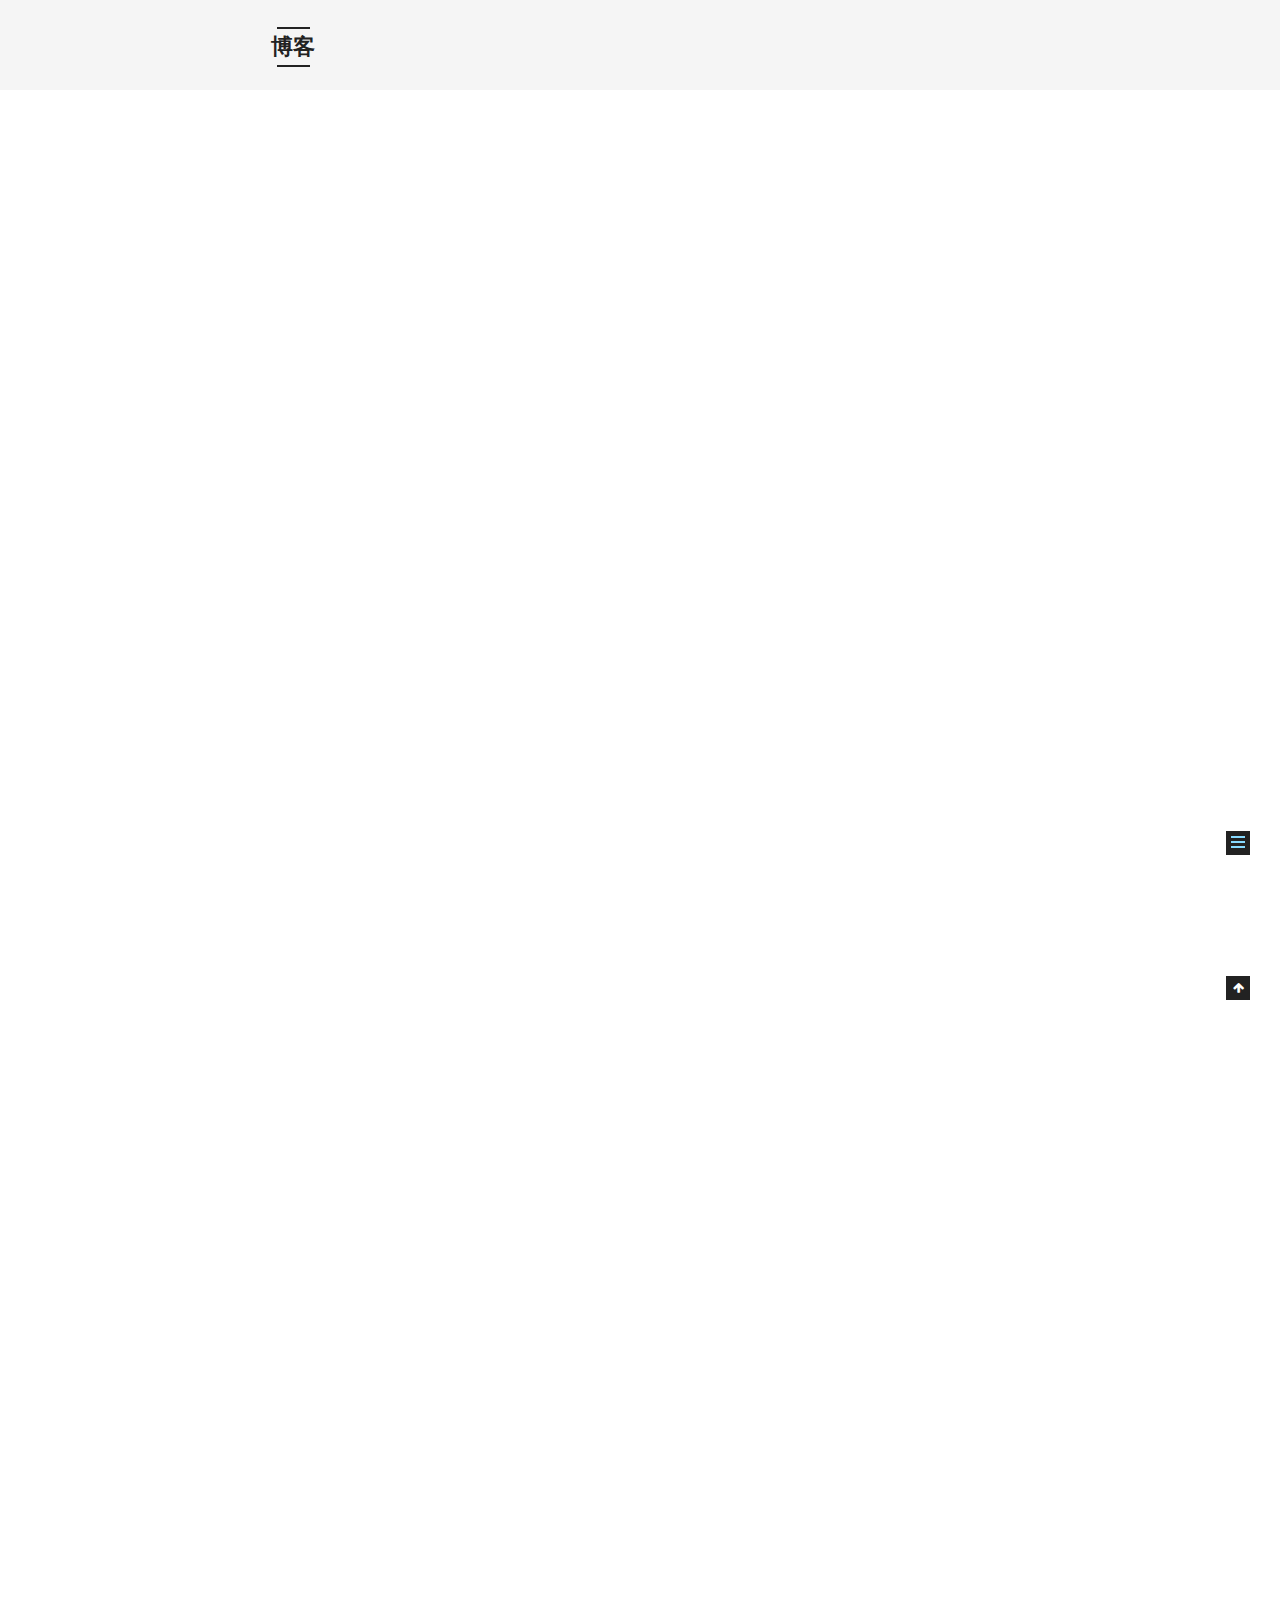
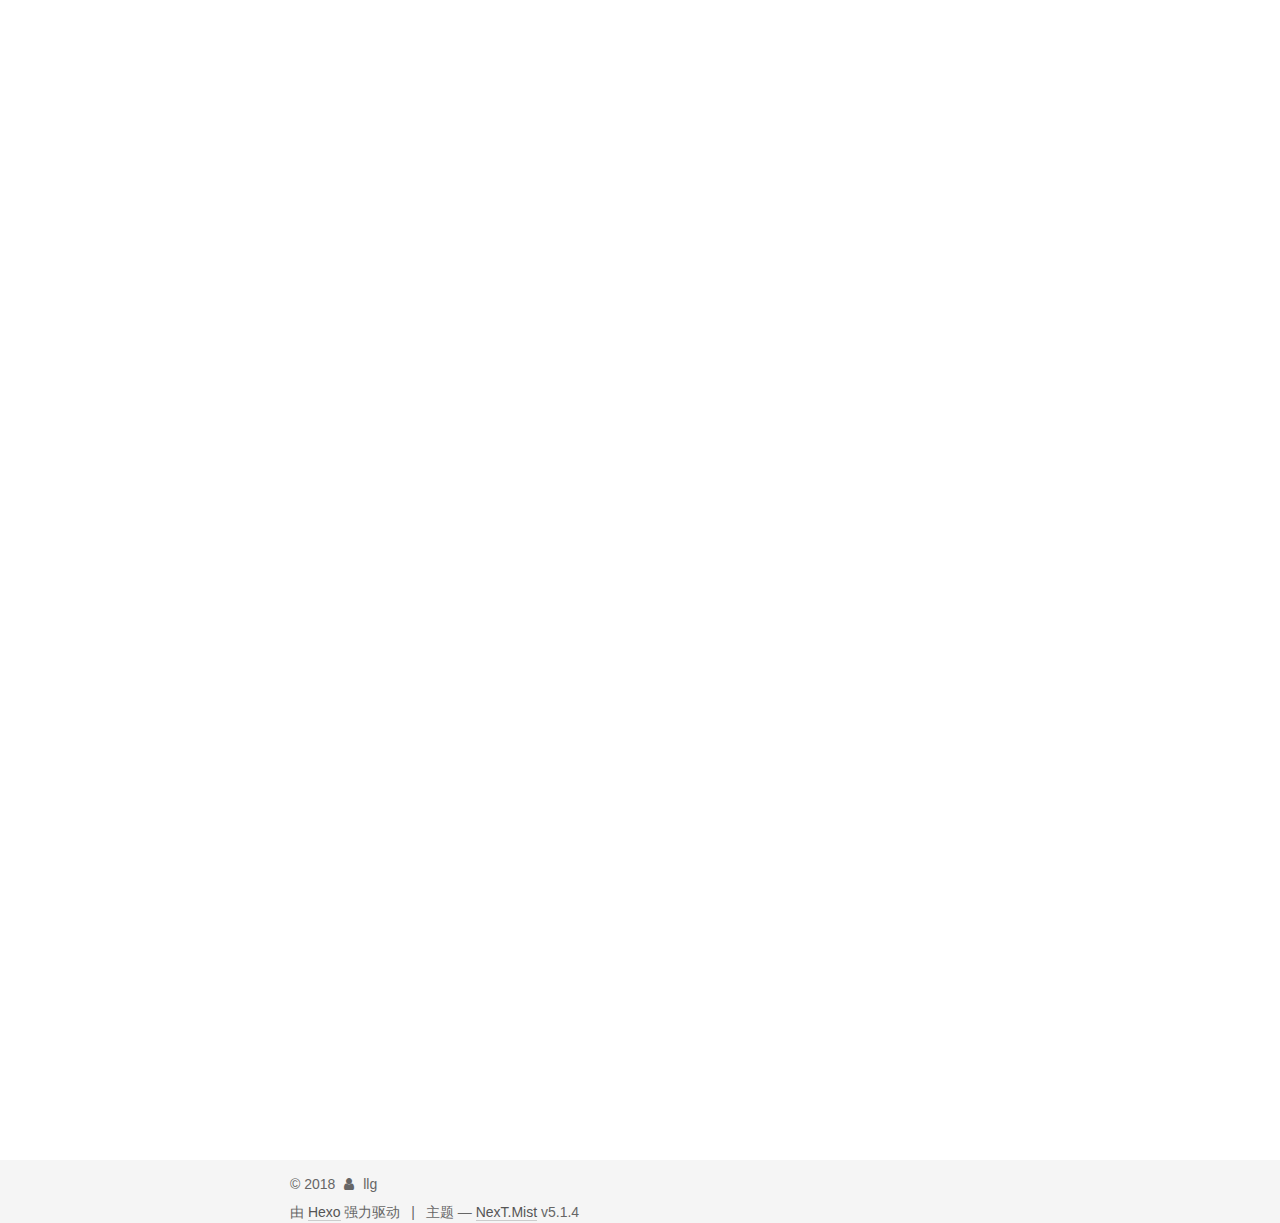
==== commit faac6767: "Site updated: 2018-02-05 18:30:06" ====
--- a/index.html
+++ b/index.html
@@ -79,13 +79,17 @@
 
 
 
+<meta name="description" content="欢迎使用Markdown编辑器写博客本Markdown编辑器使用StackEdit修改而来，用它写博客，将会带来全新的体验哦：  Markdown和扩展Markdown简洁的语法 代码块高亮 图片链接和图片上传 LaTex数学公式 UML序列图和流程图 离线写博客 导入导出Markdown文件 丰富的快捷键   快捷键 加粗    Ctrl + B  斜体    Ctrl + I  引用    C">
 <meta property="og:type" content="website">
 <meta property="og:title" content="博客">
 <meta property="og:url" content="http://yoursite.com/index.html">
 <meta property="og:site_name" content="博客">
+<meta property="og:description" content="欢迎使用Markdown编辑器写博客本Markdown编辑器使用StackEdit修改而来，用它写博客，将会带来全新的体验哦：  Markdown和扩展Markdown简洁的语法 代码块高亮 图片链接和图片上传 LaTex数学公式 UML序列图和流程图 离线写博客 导入导出Markdown文件 丰富的快捷键   快捷键 加粗    Ctrl + B  斜体    Ctrl + I  引用    C">
 <meta property="og:locale" content="zh-Hans">
+<meta property="og:updated_time" content="2018-02-05T10:18:10.969Z">
 <meta name="twitter:card" content="summary">
 <meta name="twitter:title" content="博客">
+<meta name="twitter:description" content="欢迎使用Markdown编辑器写博客本Markdown编辑器使用StackEdit修改而来，用它写博客，将会带来全新的体验哦：  Markdown和扩展Markdown简洁的语法 代码块高亮 图片链接和图片上传 LaTex数学公式 UML序列图和流程图 离线写博客 导入导出Markdown文件 丰富的快捷键   快捷键 加粗    Ctrl + B  斜体    Ctrl + I  引用    C">
 
 
 
@@ -121,7 +125,7 @@
 
 
 
-  <title>博客</title>
+  <title> | 博客</title>
   
 
 
@@ -140,8 +144,7 @@
     
   
 
-  <div class="container sidebar-position-left 
-  page-home">
+  <div class="container sidebar-position-left page-post-detail">
     <div class="headband"></div>
 
     <header id="header" class="header" itemscope itemtype="http://schema.org/WPHeader">
@@ -187,6 +190,16 @@
         </li>
       
         
+        <li class="menu-item menu-item-about">
+          <a href="/about/" rel="section">
+            
+              <i class="menu-item-icon fa fa-fw fa-user"></i> <br />
+            
+            关于
+          </a>
+        </li>
+      
+        
         <li class="menu-item menu-item-archives">
           <a href="/archives/" rel="section">
             
@@ -214,139 +227,161 @@
         <div class="content-wrap">
           <div id="content" class="content">
             
-  <section id="posts" class="posts-expand">
-    
-      
-
-  
-
-  
-  
-  
-
-  <article class="post post-type-normal" itemscope itemtype="http://schema.org/Article">
-  
-  
-  
-  <div class="post-block">
-    <link itemprop="mainEntityOfPage" href="http://yoursite.com/2018/02/05/hello-world/">
-
-    <span hidden itemprop="author" itemscope itemtype="http://schema.org/Person">
-      <meta itemprop="name" content="llg">
-      <meta itemprop="description" content="">
-      <meta itemprop="image" content="/images/avatar.gif">
-    </span>
-
-    <span hidden itemprop="publisher" itemscope itemtype="http://schema.org/Organization">
-      <meta itemprop="name" content="博客">
-    </span>
-
-    
+
+  <div id="posts" class="posts-expand">
+    
+    
+    
+    <div class="post-block page">
       <header class="post-header">
 
-        
-        
-          <h1 class="post-title" itemprop="name headline">
-                
-                <a class="post-title-link" href="/2018/02/05/hello-world/" itemprop="url">Hello World</a></h1>
-        
-
-        <div class="post-meta">
-          <span class="post-time">
-            
-              <span class="post-meta-item-icon">
-                <i class="fa fa-calendar-o"></i>
-              </span>
-              
-                <span class="post-meta-item-text">发表于</span>
-              
-              <time title="创建于" itemprop="dateCreated datePublished" datetime="2018-02-05T16:08:08+08:00">
-                2018-02-05
-              </time>
-            
-
-            
-
-            
-          </span>
-
-          
-
-          
-            
-          
-
-          
-          
-
-          
-
-          
-
-          
-
-        </div>
-      </header>
-    
-
-    
-    
-    
-    <div class="post-body" itemprop="articleBody">
-
-      
-      
-
-      
-        
-          
-            <p>Welcome to <a href="https://hexo.io/" target="_blank" rel="noopener">Hexo</a>! This is your very first post. Check <a href="https://hexo.io/docs/" target="_blank" rel="noopener">documentation</a> for more info. If you get any problems when using Hexo, you can find the answer in <a href="https://hexo.io/docs/troubleshooting.html" target="_blank" rel="noopener">troubleshooting</a> or you can ask me on <a href="https://github.com/hexojs/hexo/issues" target="_blank" rel="noopener">GitHub</a>.</p>
-<h2 id="Quick-Start"><a href="#Quick-Start" class="headerlink" title="Quick Start"></a>Quick Start</h2><h3 id="Create-a-new-post"><a href="#Create-a-new-post" class="headerlink" title="Create a new post"></a>Create a new post</h3><figure class="highlight bash"><table><tr><td class="gutter"><pre><span class="line">1</span><br></pre></td><td class="code"><pre><span class="line">$ hexo new <span class="string">"My New Post"</span></span><br></pre></td></tr></table></figure>
-<p>More info: <a href="https://hexo.io/docs/writing.html" target="_blank" rel="noopener">Writing</a></p>
-<h3 id="Run-server"><a href="#Run-server" class="headerlink" title="Run server"></a>Run server</h3><figure class="highlight bash"><table><tr><td class="gutter"><pre><span class="line">1</span><br></pre></td><td class="code"><pre><span class="line">$ hexo server</span><br></pre></td></tr></table></figure>
-<p>More info: <a href="https://hexo.io/docs/server.html" target="_blank" rel="noopener">Server</a></p>
-<h3 id="Generate-static-files"><a href="#Generate-static-files" class="headerlink" title="Generate static files"></a>Generate static files</h3><figure class="highlight bash"><table><tr><td class="gutter"><pre><span class="line">1</span><br></pre></td><td class="code"><pre><span class="line">$ hexo generate</span><br></pre></td></tr></table></figure>
-<p>More info: <a href="https://hexo.io/docs/generating.html" target="_blank" rel="noopener">Generating</a></p>
-<h3 id="Deploy-to-remote-sites"><a href="#Deploy-to-remote-sites" class="headerlink" title="Deploy to remote sites"></a>Deploy to remote sites</h3><figure class="highlight bash"><table><tr><td class="gutter"><pre><span class="line">1</span><br></pre></td><td class="code"><pre><span class="line">$ hexo deploy</span><br></pre></td></tr></table></figure>
-<p>More info: <a href="https://hexo.io/docs/deployment.html" target="_blank" rel="noopener">Deployment</a></p>
-
-          
-        
+	<h1 class="post-title" itemprop="name headline"></h1>
+
+
+
+</header>
+
+      
+      
+      
+      <div class="post-body">
+        
+        
+          <h1 id="欢迎使用Markdown编辑器写博客"><a href="#欢迎使用Markdown编辑器写博客" class="headerlink" title="欢迎使用Markdown编辑器写博客"></a>欢迎使用Markdown编辑器写博客</h1><p>本Markdown编辑器使用<a href="https://github.com/benweet/stackedit" target="_blank" rel="noopener">StackEdit</a>修改而来，用它写博客，将会带来全新的体验哦：</p>
+<ul>
+<li><strong>Markdown和扩展Markdown简洁的语法</strong></li>
+<li><strong>代码块高亮</strong></li>
+<li><strong>图片链接和图片上传</strong></li>
+<li><strong><em>LaTex</em>数学公式</strong></li>
+<li><strong>UML序列图和流程图</strong></li>
+<li><strong>离线写博客</strong></li>
+<li><strong>导入导出Markdown文件</strong></li>
+<li><strong>丰富的快捷键</strong></li>
+</ul>
+<hr>
+<h2 id="快捷键"><a href="#快捷键" class="headerlink" title="快捷键"></a>快捷键</h2><ul>
+<li>加粗    <code>Ctrl + B</code> </li>
+<li>斜体    <code>Ctrl + I</code> </li>
+<li>引用    <code>Ctrl + Q</code></li>
+<li>插入链接    <code>Ctrl + L</code></li>
+<li>插入代码    <code>Ctrl + K</code></li>
+<li>插入图片    <code>Ctrl + G</code></li>
+<li>提升标题    <code>Ctrl + H</code></li>
+<li>有序列表    <code>Ctrl + O</code></li>
+<li>无序列表    <code>Ctrl + U</code></li>
+<li>横线    <code>Ctrl + R</code></li>
+<li>撤销    <code>Ctrl + Z</code></li>
+<li>重做    <code>Ctrl + Y</code></li>
+</ul>
+<h2 id="Markdown及扩展"><a href="#Markdown及扩展" class="headerlink" title="Markdown及扩展"></a>Markdown及扩展</h2><blockquote>
+<p>Markdown 是一种轻量级标记语言，它允许人们使用易读易写的纯文本格式编写文档，然后转换成格式丰富的HTML页面。    —— <a href="https://zh.wikipedia.org/wiki/Markdown" target="_blank"> [ 维基百科 ]</a></p>
+</blockquote>
+<p>使用简单的符号标识不同的标题，将某些文字标记为<strong>粗体</strong>或者<em>斜体</em>，创建一个<a href="http://www.csdn.net" target="_blank" rel="noopener">链接</a>等，详细语法参考帮助？。</p>
+<p>本编辑器支持 <strong>Markdown Extra</strong> , 　扩展了很多好用的功能。具体请参考<a href="https://github.com/jmcmanus/pagedown-extra" title="Pagedown Extra" target="_blank" rel="noopener">Github</a>.  </p>
+<h3 id="表格"><a href="#表格" class="headerlink" title="表格"></a>表格</h3><p><strong>Markdown　Extra</strong>　表格语法：</p>
+<table>
+<thead>
+<tr>
+<th>项目</th>
+<th>价格</th>
+</tr>
+</thead>
+<tbody>
+<tr>
+<td>Computer</td>
+<td>$1600</td>
+</tr>
+<tr>
+<td>Phone</td>
+<td>$12</td>
+</tr>
+<tr>
+<td>Pipe</td>
+<td>$1</td>
+</tr>
+</tbody>
+</table>
+<p>可以使用冒号来定义对齐方式：</p>
+<table>
+<thead>
+<tr>
+<th style="text-align:left">项目</th>
+<th style="text-align:right">价格</th>
+<th style="text-align:center">数量</th>
+</tr>
+</thead>
+<tbody>
+<tr>
+<td style="text-align:left">Computer</td>
+<td style="text-align:right">1600 元</td>
+<td style="text-align:center">5</td>
+</tr>
+<tr>
+<td style="text-align:left">Phone</td>
+<td style="text-align:right">12 元</td>
+<td style="text-align:center">12</td>
+</tr>
+<tr>
+<td style="text-align:left">Pipe</td>
+<td style="text-align:right">1 元</td>
+<td style="text-align:center">234</td>
+</tr>
+</tbody>
+</table>
+<p>###定义列表</p>
+<p><strong>Markdown　Extra</strong>　定义列表语法：<br>项目１<br>项目２<br>:   定义 A<br>:   定义 B</p>
+<p>项目３<br>:   定义 C</p>
+<p>:   定义 D</p>
+<pre><code>&gt; 定义D内容
+</code></pre><h3 id="代码块"><a href="#代码块" class="headerlink" title="代码块"></a>代码块</h3><p>代码块语法遵循标准markdown代码，例如：<br><figure class="highlight python"><table><tr><td class="gutter"><pre><span class="line">1</span><br><span class="line">2</span><br><span class="line">3</span><br><span class="line">4</span><br><span class="line">5</span><br><span class="line">6</span><br><span class="line">7</span><br><span class="line">8</span><br><span class="line">9</span><br><span class="line">10</span><br></pre></td><td class="code"><pre><span class="line"><span class="meta">@requires_authorization</span></span><br><span class="line"><span class="function"><span class="keyword">def</span> <span class="title">somefunc</span><span class="params">(param1=<span class="string">''</span>, param2=<span class="number">0</span>)</span>:</span></span><br><span class="line">    <span class="string">'''A docstring'''</span></span><br><span class="line">    <span class="keyword">if</span> param1 &gt; param2: <span class="comment"># interesting</span></span><br><span class="line">        <span class="keyword">print</span> <span class="string">'Greater'</span></span><br><span class="line">    <span class="keyword">return</span> (param2 - param1 + <span class="number">1</span>) <span class="keyword">or</span> <span class="keyword">None</span></span><br><span class="line"><span class="class"><span class="keyword">class</span> <span class="title">SomeClass</span>:</span></span><br><span class="line">    <span class="keyword">pass</span></span><br><span class="line"><span class="meta">&gt;&gt;&gt; </span>message = <span class="string">'''interpreter</span></span><br><span class="line"><span class="string"><span class="meta">... </span>prompt'''</span></span><br></pre></td></tr></table></figure></p>
+<p>###脚注<br>生成一个脚注[^footnote].<br>  [^footnote]: 这里是 <strong>脚注</strong> 的 <em>内容</em>.</p>
+<h3 id="目录"><a href="#目录" class="headerlink" title="目录"></a>目录</h3><p>用 <code>[TOC]</code>来生成目录：</p>
+<p>[TOC]</p>
+<h3 id="数学公式"><a href="#数学公式" class="headerlink" title="数学公式"></a>数学公式</h3><p>使用MathJax渲染<em>LaTex</em> 数学公式，详见<a href="http://math.stackexchange.com/" target="_blank" rel="noopener">math.stackexchange.com</a>.</p>
+<ul>
+<li>行内公式，数学公式为：$\Gamma(n) = (n-1)!\quad\forall n\in\mathbb N$。</li>
+<li>块级公式：</li>
+</ul>
+<p>$$    x = \dfrac{-b \pm \sqrt{b^2 - 4ac}}{2a} $$</p>
+<p>更多LaTex语法请参考 <a href="http://meta.math.stackexchange.com/questions/5020/mathjax-basic-tutorial-and-quick-reference" target="_blank" rel="noopener">这儿</a>.</p>
+<h3 id="UML-图"><a href="#UML-图" class="headerlink" title="UML 图:"></a>UML 图:</h3><p>可以渲染序列图：</p>
+<figure class="highlight plain"><table><tr><td class="gutter"><pre><span class="line">1</span><br><span class="line">2</span><br><span class="line">3</span><br></pre></td><td class="code"><pre><span class="line">张三-&gt;李四: 嘿，小四儿, 写博客了没?</span><br><span class="line">Note right of 李四: 李四愣了一下，说：</span><br><span class="line">李四--&gt;张三: 忙得吐血，哪有时间写。</span><br></pre></td></tr></table></figure>
+<p>或者流程图：</p>
+<figure class="highlight plain"><table><tr><td class="gutter"><pre><span class="line">1</span><br><span class="line">2</span><br><span class="line">3</span><br><span class="line">4</span><br><span class="line">5</span><br><span class="line">6</span><br><span class="line">7</span><br><span class="line">8</span><br></pre></td><td class="code"><pre><span class="line">st=&gt;start: 开始</span><br><span class="line">e=&gt;end: 结束</span><br><span class="line">op=&gt;operation: 我的操作</span><br><span class="line">cond=&gt;condition: 确认？</span><br><span class="line"></span><br><span class="line">st-&gt;op-&gt;cond</span><br><span class="line">cond(yes)-&gt;e</span><br><span class="line">cond(no)-&gt;op</span><br></pre></td></tr></table></figure>
+<ul>
+<li>关于 <strong>序列图</strong> 语法，参考 <a href="http://bramp.github.io/js-sequence-diagrams/" target="_blank" rel="noopener">这儿</a>,</li>
+<li>关于 <strong>流程图</strong> 语法，参考 <a href="http://adrai.github.io/flowchart.js/" target="_blank" rel="noopener">这儿</a>.</li>
+</ul>
+<h2 id="离线写博客"><a href="#离线写博客" class="headerlink" title="离线写博客"></a>离线写博客</h2><p>即使用户在没有网络的情况下，也可以通过本编辑器离线写博客（直接在曾经使用过的浏览器中输入<a href="http://write.blog.csdn.net/mdeditor" target="_blank" rel="noopener">write.blog.csdn.net/mdeditor</a>即可。<strong>Markdown编辑器</strong>使用浏览器离线存储将内容保存在本地。</p>
+<p>用户写博客的过程中，内容实时保存在浏览器缓存中，在用户关闭浏览器或者其它异常情况下，内容不会丢失。用户再次打开浏览器时，会显示上次用户正在编辑的没有发表的内容。</p>
+<p>博客发表后，本地缓存将被删除。　</p>
+<p>用户可以选择 <i class="icon-disk"></i> 把正在写的博客保存到服务器草稿箱，即使换浏览器或者清除缓存，内容也不会丢失。</p>
+<blockquote>
+<p><strong>注意：</strong>虽然浏览器存储大部分时候都比较可靠，但为了您的数据安全，在联网后，<strong>请务必及时发表或者保存到服务器草稿箱</strong>。</p>
+</blockquote>
+<p>##浏览器兼容</p>
+<ol>
+<li>目前，本编辑器对Chrome浏览器支持最为完整。建议大家使用较新版本的Chrome。</li>
+<li>IE９以下不支持</li>
+<li>IE９，１０，１１存在以下问题<ol>
+<li>不支持离线功能</li>
+<li>IE9不支持文件导入导出</li>
+<li>IE10不支持拖拽文件导入</li>
+</ol>
+</li>
+</ol>
+<hr>
+
+        
+      </div>
+      
+      
       
     </div>
     
     
     
-
-    
-
-    
-
-    
-
-    <footer class="post-footer">
-      
-
-      
-
-      
-
-      
-      
-        <div class="post-eof"></div>
-      
-    </footer>
   </div>
-  
-  
-  
-  </article>
-
-
-    
-  </section>
-
-  
 
 
           </div>
@@ -354,6 +389,10 @@
 
 
           
+
+  
+
+
 
         </div>
         
@@ -374,8 +413,17 @@
       
 
       
-
-      <section class="site-overview-wrap sidebar-panel sidebar-panel-active">
+        <ul class="sidebar-nav motion-element">
+          <li class="sidebar-nav-toc sidebar-nav-active" data-target="post-toc-wrap">
+            文章目录
+          </li>
+          <li class="sidebar-nav-overview" data-target="site-overview-wrap">
+            站点概览
+          </li>
+        </ul>
+      
+
+      <section class="site-overview-wrap sidebar-panel">
         <div class="site-overview">
           <div class="site-author motion-element" itemprop="author" itemscope itemtype="http://schema.org/Person">
             
@@ -418,6 +466,22 @@
       </section>
 
       
+      <!--noindex-->
+        <section class="post-toc-wrap motion-element sidebar-panel sidebar-panel-active">
+          <div class="post-toc">
+
+            
+              
+            
+
+            
+              <div class="post-toc-content"><ol class="nav"><li class="nav-item nav-level-1"><a class="nav-link" href="#欢迎使用Markdown编辑器写博客"><span class="nav-number">1.</span> <span class="nav-text">欢迎使用Markdown编辑器写博客</span></a><ol class="nav-child"><li class="nav-item nav-level-2"><a class="nav-link" href="#快捷键"><span class="nav-number">1.1.</span> <span class="nav-text">快捷键</span></a></li><li class="nav-item nav-level-2"><a class="nav-link" href="#Markdown及扩展"><span class="nav-number">1.2.</span> <span class="nav-text">Markdown及扩展</span></a><ol class="nav-child"><li class="nav-item nav-level-3"><a class="nav-link" href="#表格"><span class="nav-number">1.2.1.</span> <span class="nav-text">表格</span></a></li><li class="nav-item nav-level-3"><a class="nav-link" href="#代码块"><span class="nav-number">1.2.2.</span> <span class="nav-text">代码块</span></a></li><li class="nav-item nav-level-3"><a class="nav-link" href="#目录"><span class="nav-number">1.2.3.</span> <span class="nav-text">目录</span></a></li><li class="nav-item nav-level-3"><a class="nav-link" href="#数学公式"><span class="nav-number">1.2.4.</span> <span class="nav-text">数学公式</span></a></li><li class="nav-item nav-level-3"><a class="nav-link" href="#UML-图"><span class="nav-number">1.2.5.</span> <span class="nav-text">UML 图:</span></a></li></ol></li><li class="nav-item nav-level-2"><a class="nav-link" href="#离线写博客"><span class="nav-number">1.3.</span> <span class="nav-text">离线写博客</span></a></li></ol></li></ol></div>
+            
+
+          </div>
+        </section>
+      <!--/noindex-->
+      
 
       
 
@@ -550,6 +614,10 @@
   
 
   
+  <script type="text/javascript" src="/js/src/scrollspy.js?v=5.1.4"></script>
+<script type="text/javascript" src="/js/src/post-details.js?v=5.1.4"></script>
+
+
 
   
 
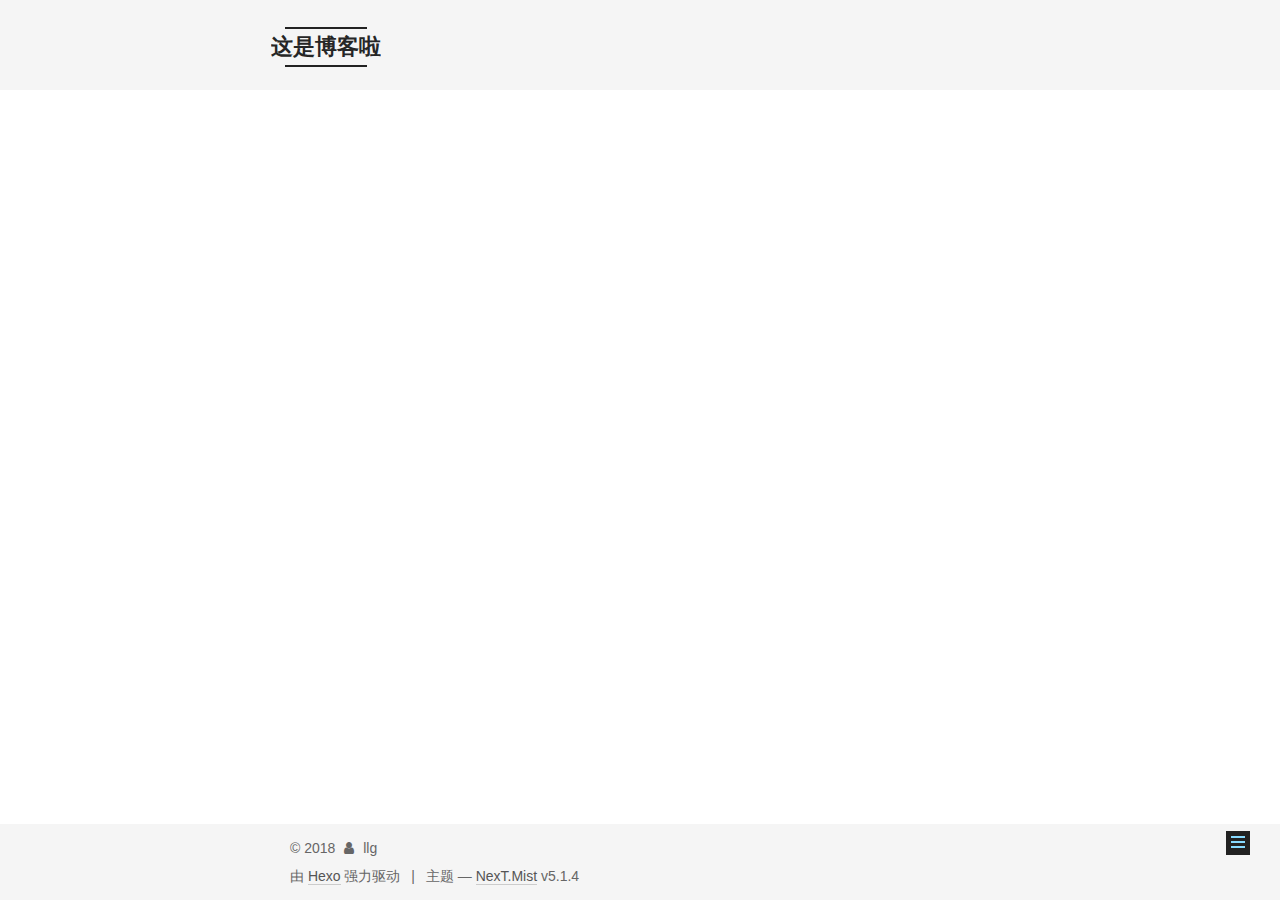
==== commit 4afa4b10: "Site updated: 2018-02-05 18:44:40" ====
--- a/index.html
+++ b/index.html
@@ -79,17 +79,17 @@
 
 
 
-<meta name="description" content="欢迎使用Markdown编辑器写博客本Markdown编辑器使用StackEdit修改而来，用它写博客，将会带来全新的体验哦：  Markdown和扩展Markdown简洁的语法 代码块高亮 图片链接和图片上传 LaTex数学公式 UML序列图和流程图 离线写博客 导入导出Markdown文件 丰富的快捷键   快捷键 加粗    Ctrl + B  斜体    Ctrl + I  引用    C">
+<meta name="description" content="这是首页啦">
 <meta property="og:type" content="website">
-<meta property="og:title" content="博客">
+<meta property="og:title" content="首页">
 <meta property="og:url" content="http://yoursite.com/index.html">
-<meta property="og:site_name" content="博客">
-<meta property="og:description" content="欢迎使用Markdown编辑器写博客本Markdown编辑器使用StackEdit修改而来，用它写博客，将会带来全新的体验哦：  Markdown和扩展Markdown简洁的语法 代码块高亮 图片链接和图片上传 LaTex数学公式 UML序列图和流程图 离线写博客 导入导出Markdown文件 丰富的快捷键   快捷键 加粗    Ctrl + B  斜体    Ctrl + I  引用    C">
+<meta property="og:site_name" content="这是博客啦">
+<meta property="og:description" content="这是首页啦">
 <meta property="og:locale" content="zh-Hans">
-<meta property="og:updated_time" content="2018-02-05T10:18:10.969Z">
+<meta property="og:updated_time" content="2018-02-05T10:41:23.065Z">
 <meta name="twitter:card" content="summary">
-<meta name="twitter:title" content="博客">
-<meta name="twitter:description" content="欢迎使用Markdown编辑器写博客本Markdown编辑器使用StackEdit修改而来，用它写博客，将会带来全新的体验哦：  Markdown和扩展Markdown简洁的语法 代码块高亮 图片链接和图片上传 LaTex数学公式 UML序列图和流程图 离线写博客 导入导出Markdown文件 丰富的快捷键   快捷键 加粗    Ctrl + B  斜体    Ctrl + I  引用    C">
+<meta name="twitter:title" content="首页">
+<meta name="twitter:description" content="这是首页啦">
 
 
 
@@ -125,7 +125,7 @@
 
 
 
-  <title> | 博客</title>
+  <title>首页 | 这是博客啦</title>
   
 
 
@@ -155,7 +155,7 @@
     <div class="custom-logo-site-title">
       <a href="/"  class="brand" rel="start">
         <span class="logo-line-before"><i></i></span>
-        <span class="site-title">博客</span>
+        <span class="site-title">这是博客啦</span>
         <span class="logo-line-after"><i></i></span>
       </a>
     </div>
@@ -193,7 +193,7 @@
         <li class="menu-item menu-item-about">
           <a href="/about/" rel="section">
             
-              <i class="menu-item-icon fa fa-fw fa-user"></i> <br />
+              <i class="menu-item-icon fa fa-fw fa-about"></i> <br />
             
             关于
           </a>
@@ -235,7 +235,7 @@
     <div class="post-block page">
       <header class="post-header">
 
-	<h1 class="post-title" itemprop="name headline"></h1>
+	<h1 class="post-title" itemprop="name headline">首页</h1>
 
 
 
@@ -247,131 +247,7 @@
       <div class="post-body">
         
         
-          <h1 id="欢迎使用Markdown编辑器写博客"><a href="#欢迎使用Markdown编辑器写博客" class="headerlink" title="欢迎使用Markdown编辑器写博客"></a>欢迎使用Markdown编辑器写博客</h1><p>本Markdown编辑器使用<a href="https://github.com/benweet/stackedit" target="_blank" rel="noopener">StackEdit</a>修改而来，用它写博客，将会带来全新的体验哦：</p>
-<ul>
-<li><strong>Markdown和扩展Markdown简洁的语法</strong></li>
-<li><strong>代码块高亮</strong></li>
-<li><strong>图片链接和图片上传</strong></li>
-<li><strong><em>LaTex</em>数学公式</strong></li>
-<li><strong>UML序列图和流程图</strong></li>
-<li><strong>离线写博客</strong></li>
-<li><strong>导入导出Markdown文件</strong></li>
-<li><strong>丰富的快捷键</strong></li>
-</ul>
-<hr>
-<h2 id="快捷键"><a href="#快捷键" class="headerlink" title="快捷键"></a>快捷键</h2><ul>
-<li>加粗    <code>Ctrl + B</code> </li>
-<li>斜体    <code>Ctrl + I</code> </li>
-<li>引用    <code>Ctrl + Q</code></li>
-<li>插入链接    <code>Ctrl + L</code></li>
-<li>插入代码    <code>Ctrl + K</code></li>
-<li>插入图片    <code>Ctrl + G</code></li>
-<li>提升标题    <code>Ctrl + H</code></li>
-<li>有序列表    <code>Ctrl + O</code></li>
-<li>无序列表    <code>Ctrl + U</code></li>
-<li>横线    <code>Ctrl + R</code></li>
-<li>撤销    <code>Ctrl + Z</code></li>
-<li>重做    <code>Ctrl + Y</code></li>
-</ul>
-<h2 id="Markdown及扩展"><a href="#Markdown及扩展" class="headerlink" title="Markdown及扩展"></a>Markdown及扩展</h2><blockquote>
-<p>Markdown 是一种轻量级标记语言，它允许人们使用易读易写的纯文本格式编写文档，然后转换成格式丰富的HTML页面。    —— <a href="https://zh.wikipedia.org/wiki/Markdown" target="_blank"> [ 维基百科 ]</a></p>
-</blockquote>
-<p>使用简单的符号标识不同的标题，将某些文字标记为<strong>粗体</strong>或者<em>斜体</em>，创建一个<a href="http://www.csdn.net" target="_blank" rel="noopener">链接</a>等，详细语法参考帮助？。</p>
-<p>本编辑器支持 <strong>Markdown Extra</strong> , 　扩展了很多好用的功能。具体请参考<a href="https://github.com/jmcmanus/pagedown-extra" title="Pagedown Extra" target="_blank" rel="noopener">Github</a>.  </p>
-<h3 id="表格"><a href="#表格" class="headerlink" title="表格"></a>表格</h3><p><strong>Markdown　Extra</strong>　表格语法：</p>
-<table>
-<thead>
-<tr>
-<th>项目</th>
-<th>价格</th>
-</tr>
-</thead>
-<tbody>
-<tr>
-<td>Computer</td>
-<td>$1600</td>
-</tr>
-<tr>
-<td>Phone</td>
-<td>$12</td>
-</tr>
-<tr>
-<td>Pipe</td>
-<td>$1</td>
-</tr>
-</tbody>
-</table>
-<p>可以使用冒号来定义对齐方式：</p>
-<table>
-<thead>
-<tr>
-<th style="text-align:left">项目</th>
-<th style="text-align:right">价格</th>
-<th style="text-align:center">数量</th>
-</tr>
-</thead>
-<tbody>
-<tr>
-<td style="text-align:left">Computer</td>
-<td style="text-align:right">1600 元</td>
-<td style="text-align:center">5</td>
-</tr>
-<tr>
-<td style="text-align:left">Phone</td>
-<td style="text-align:right">12 元</td>
-<td style="text-align:center">12</td>
-</tr>
-<tr>
-<td style="text-align:left">Pipe</td>
-<td style="text-align:right">1 元</td>
-<td style="text-align:center">234</td>
-</tr>
-</tbody>
-</table>
-<p>###定义列表</p>
-<p><strong>Markdown　Extra</strong>　定义列表语法：<br>项目１<br>项目２<br>:   定义 A<br>:   定义 B</p>
-<p>项目３<br>:   定义 C</p>
-<p>:   定义 D</p>
-<pre><code>&gt; 定义D内容
-</code></pre><h3 id="代码块"><a href="#代码块" class="headerlink" title="代码块"></a>代码块</h3><p>代码块语法遵循标准markdown代码，例如：<br><figure class="highlight python"><table><tr><td class="gutter"><pre><span class="line">1</span><br><span class="line">2</span><br><span class="line">3</span><br><span class="line">4</span><br><span class="line">5</span><br><span class="line">6</span><br><span class="line">7</span><br><span class="line">8</span><br><span class="line">9</span><br><span class="line">10</span><br></pre></td><td class="code"><pre><span class="line"><span class="meta">@requires_authorization</span></span><br><span class="line"><span class="function"><span class="keyword">def</span> <span class="title">somefunc</span><span class="params">(param1=<span class="string">''</span>, param2=<span class="number">0</span>)</span>:</span></span><br><span class="line">    <span class="string">'''A docstring'''</span></span><br><span class="line">    <span class="keyword">if</span> param1 &gt; param2: <span class="comment"># interesting</span></span><br><span class="line">        <span class="keyword">print</span> <span class="string">'Greater'</span></span><br><span class="line">    <span class="keyword">return</span> (param2 - param1 + <span class="number">1</span>) <span class="keyword">or</span> <span class="keyword">None</span></span><br><span class="line"><span class="class"><span class="keyword">class</span> <span class="title">SomeClass</span>:</span></span><br><span class="line">    <span class="keyword">pass</span></span><br><span class="line"><span class="meta">&gt;&gt;&gt; </span>message = <span class="string">'''interpreter</span></span><br><span class="line"><span class="string"><span class="meta">... </span>prompt'''</span></span><br></pre></td></tr></table></figure></p>
-<p>###脚注<br>生成一个脚注[^footnote].<br>  [^footnote]: 这里是 <strong>脚注</strong> 的 <em>内容</em>.</p>
-<h3 id="目录"><a href="#目录" class="headerlink" title="目录"></a>目录</h3><p>用 <code>[TOC]</code>来生成目录：</p>
-<p>[TOC]</p>
-<h3 id="数学公式"><a href="#数学公式" class="headerlink" title="数学公式"></a>数学公式</h3><p>使用MathJax渲染<em>LaTex</em> 数学公式，详见<a href="http://math.stackexchange.com/" target="_blank" rel="noopener">math.stackexchange.com</a>.</p>
-<ul>
-<li>行内公式，数学公式为：$\Gamma(n) = (n-1)!\quad\forall n\in\mathbb N$。</li>
-<li>块级公式：</li>
-</ul>
-<p>$$    x = \dfrac{-b \pm \sqrt{b^2 - 4ac}}{2a} $$</p>
-<p>更多LaTex语法请参考 <a href="http://meta.math.stackexchange.com/questions/5020/mathjax-basic-tutorial-and-quick-reference" target="_blank" rel="noopener">这儿</a>.</p>
-<h3 id="UML-图"><a href="#UML-图" class="headerlink" title="UML 图:"></a>UML 图:</h3><p>可以渲染序列图：</p>
-<figure class="highlight plain"><table><tr><td class="gutter"><pre><span class="line">1</span><br><span class="line">2</span><br><span class="line">3</span><br></pre></td><td class="code"><pre><span class="line">张三-&gt;李四: 嘿，小四儿, 写博客了没?</span><br><span class="line">Note right of 李四: 李四愣了一下，说：</span><br><span class="line">李四--&gt;张三: 忙得吐血，哪有时间写。</span><br></pre></td></tr></table></figure>
-<p>或者流程图：</p>
-<figure class="highlight plain"><table><tr><td class="gutter"><pre><span class="line">1</span><br><span class="line">2</span><br><span class="line">3</span><br><span class="line">4</span><br><span class="line">5</span><br><span class="line">6</span><br><span class="line">7</span><br><span class="line">8</span><br></pre></td><td class="code"><pre><span class="line">st=&gt;start: 开始</span><br><span class="line">e=&gt;end: 结束</span><br><span class="line">op=&gt;operation: 我的操作</span><br><span class="line">cond=&gt;condition: 确认？</span><br><span class="line"></span><br><span class="line">st-&gt;op-&gt;cond</span><br><span class="line">cond(yes)-&gt;e</span><br><span class="line">cond(no)-&gt;op</span><br></pre></td></tr></table></figure>
-<ul>
-<li>关于 <strong>序列图</strong> 语法，参考 <a href="http://bramp.github.io/js-sequence-diagrams/" target="_blank" rel="noopener">这儿</a>,</li>
-<li>关于 <strong>流程图</strong> 语法，参考 <a href="http://adrai.github.io/flowchart.js/" target="_blank" rel="noopener">这儿</a>.</li>
-</ul>
-<h2 id="离线写博客"><a href="#离线写博客" class="headerlink" title="离线写博客"></a>离线写博客</h2><p>即使用户在没有网络的情况下，也可以通过本编辑器离线写博客（直接在曾经使用过的浏览器中输入<a href="http://write.blog.csdn.net/mdeditor" target="_blank" rel="noopener">write.blog.csdn.net/mdeditor</a>即可。<strong>Markdown编辑器</strong>使用浏览器离线存储将内容保存在本地。</p>
-<p>用户写博客的过程中，内容实时保存在浏览器缓存中，在用户关闭浏览器或者其它异常情况下，内容不会丢失。用户再次打开浏览器时，会显示上次用户正在编辑的没有发表的内容。</p>
-<p>博客发表后，本地缓存将被删除。　</p>
-<p>用户可以选择 <i class="icon-disk"></i> 把正在写的博客保存到服务器草稿箱，即使换浏览器或者清除缓存，内容也不会丢失。</p>
-<blockquote>
-<p><strong>注意：</strong>虽然浏览器存储大部分时候都比较可靠，但为了您的数据安全，在联网后，<strong>请务必及时发表或者保存到服务器草稿箱</strong>。</p>
-</blockquote>
-<p>##浏览器兼容</p>
-<ol>
-<li>目前，本编辑器对Chrome浏览器支持最为完整。建议大家使用较新版本的Chrome。</li>
-<li>IE９以下不支持</li>
-<li>IE９，１０，１１存在以下问题<ol>
-<li>不支持离线功能</li>
-<li>IE9不支持文件导入导出</li>
-<li>IE10不支持拖拽文件导入</li>
-</ol>
-</li>
-</ol>
-<hr>
-
+          <h1 id="这是首页啦"><a href="#这是首页啦" class="headerlink" title="这是首页啦"></a>这是首页啦</h1>
         
       </div>
       
@@ -475,7 +351,7 @@
             
 
             
-              <div class="post-toc-content"><ol class="nav"><li class="nav-item nav-level-1"><a class="nav-link" href="#欢迎使用Markdown编辑器写博客"><span class="nav-number">1.</span> <span class="nav-text">欢迎使用Markdown编辑器写博客</span></a><ol class="nav-child"><li class="nav-item nav-level-2"><a class="nav-link" href="#快捷键"><span class="nav-number">1.1.</span> <span class="nav-text">快捷键</span></a></li><li class="nav-item nav-level-2"><a class="nav-link" href="#Markdown及扩展"><span class="nav-number">1.2.</span> <span class="nav-text">Markdown及扩展</span></a><ol class="nav-child"><li class="nav-item nav-level-3"><a class="nav-link" href="#表格"><span class="nav-number">1.2.1.</span> <span class="nav-text">表格</span></a></li><li class="nav-item nav-level-3"><a class="nav-link" href="#代码块"><span class="nav-number">1.2.2.</span> <span class="nav-text">代码块</span></a></li><li class="nav-item nav-level-3"><a class="nav-link" href="#目录"><span class="nav-number">1.2.3.</span> <span class="nav-text">目录</span></a></li><li class="nav-item nav-level-3"><a class="nav-link" href="#数学公式"><span class="nav-number">1.2.4.</span> <span class="nav-text">数学公式</span></a></li><li class="nav-item nav-level-3"><a class="nav-link" href="#UML-图"><span class="nav-number">1.2.5.</span> <span class="nav-text">UML 图:</span></a></li></ol></li><li class="nav-item nav-level-2"><a class="nav-link" href="#离线写博客"><span class="nav-number">1.3.</span> <span class="nav-text">离线写博客</span></a></li></ol></li></ol></div>
+              <div class="post-toc-content"><ol class="nav"><li class="nav-item nav-level-1"><a class="nav-link" href="#这是首页啦"><span class="nav-number">1.</span> <span class="nav-text">这是首页啦</span></a></li></ol></div>
             
 
           </div>
--- a/css/main.css
+++ b/css/main.css
@@ -1822,7 +1822,7 @@
   width: 4px;
   height: 4px;
   border-radius: 50%;
-  background: #ffa8f7;
+  background: #ff7ca2;
 }
 .links-of-blogroll {
   font-size: 13px;
